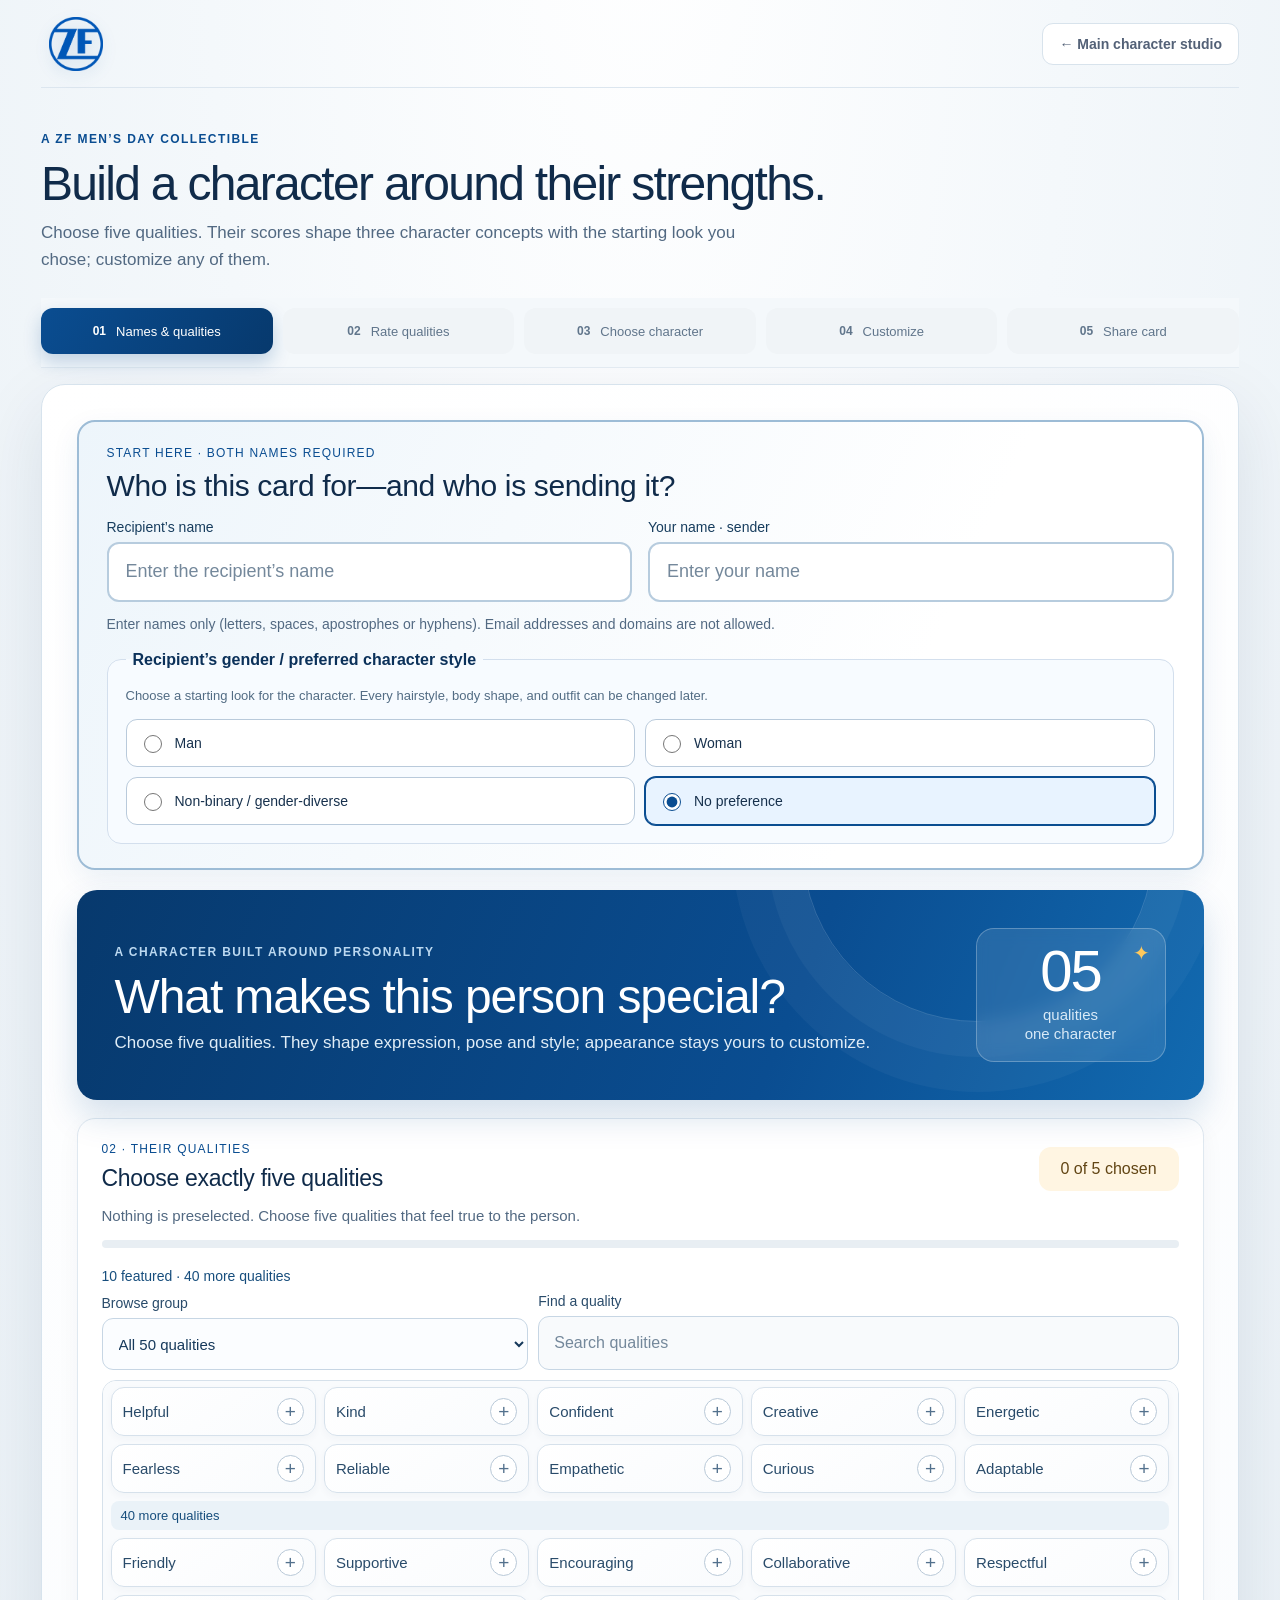
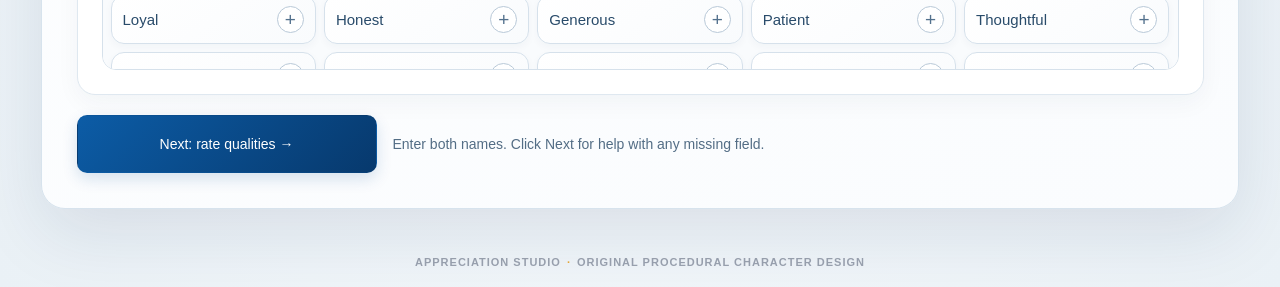
==== block-figure.html @ 66d2a618 "Add files via upload" ====
<!doctype html>
<html lang="en">
<head>
  <meta name="referrer" content="no-referrer">
  <meta http-equiv="Content-Security-Policy" content="default-src 'self'; script-src 'self'; style-src 'self' 'unsafe-inline'; img-src 'self' data: blob:; font-src 'self'; connect-src 'none'; object-src 'none'; base-uri 'self'; form-action 'none'; frame-src 'none'; worker-src 'self' blob:">
  <meta charset="utf-8">
  <meta name="viewport" content="width=device-width, initial-scale=1">
  <meta name="theme-color" content="#f4f1eb">
  <title>Appreciation Character Studio · International Men’s Day</title>
  <link rel="stylesheet" href="./src/brand-fonts.css">
  <link rel="stylesheet" href="./src/block-figure.css">

  <style>
    /* V22 Outlook share wizard: override the previous 130px icon/sidebar grid. */
    #share-dialog.share-modern { width:min(620px,calc(100% - 24px)); max-width:620px; max-height:min(88dvh,760px); padding:30px; }
    #share-dialog.share-modern .share-dialog-heading { margin-bottom:21px; }
    #share-dialog.share-modern .share-primary-panel {
      display:block; width:100%; min-width:0; padding:26px 28px;
      background:linear-gradient(145deg,#f1f8ff 0%,#eaf3fc 100%);
    }
    #share-dialog.share-modern .share-primary-details {display:block; width:100%; max-width:none; min-width:0; }
    #share-dialog.share-modern .share-wizard-progress {display:grid;grid-template-columns:1fr 1fr;gap:16px;margin:0 0 28px;}
    #share-dialog.share-modern .share-wizard-progress-item {min-width:0;}
    #share-dialog.share-modern .share-wizard-progress-track {height:5px;border-radius:99px;background:#b9c5d0;overflow:hidden;}
    #share-dialog.share-modern .share-wizard-progress-item:first-child .share-wizard-progress-track,
    #share-dialog.share-modern #share-wizard-second-progress.is-complete {background:#0a4d91;}
    #share-dialog.share-modern .share-wizard-progress-label {display:block;margin-top:9px;color:#355574;font-size:13px;font-weight:500;line-height:1.3;}
    #share-dialog.share-modern .share-wizard-step {width:100%;min-width:0;}
    #share-dialog.share-modern .share-wizard-step[hidden] {display:none !important;}
    #share-dialog.share-modern .share-wizard-step h3 {margin:0 0 9px;font-size:clamp(24px,4vw,29px);line-height:1.15;}
    #share-dialog.share-modern .share-wizard-step > p {margin:0 0 16px;max-width:100%;font-size:15px;line-height:1.5;}
    #share-dialog.share-modern .share-wizard-main-cta {
      display:flex;justify-content:center;align-items:center;width:100%;min-height:55px;
      margin:18px 0 0;padding:13px 20px;white-space:normal;overflow-wrap:normal;
      border-radius:12px;font-size:17px;line-height:1.3;text-align:center;
    }
    #share-dialog.share-modern .share-wizard-secondary-cta {display:block;margin:10px auto 0;padding:10px 16px;max-width:100%;}
    #share-dialog.share-modern .share-status-note {min-height:0;background:transparent;border:0;padding:0;margin:13px 0 0;color:#355574;font-size:13px;font-weight:400;line-height:1.4;overflow-wrap:anywhere;}
    #share-dialog.share-modern .share-status-note:empty {display:none;}
    #share-dialog.share-modern .share-wizard-hint {margin:16px 0 0;padding:12px 14px;background:#fff;border:1px solid #c6d9ea;border-radius:10px;color:#24486b;font-size:14px;line-height:1.45;}
    #share-dialog.share-modern .share-wizard-hint strong {font-weight:600;}
    @media(max-width:600px) {
      #share-dialog.share-modern {padding:21px 17px;max-height:92dvh;}
      #share-dialog.share-modern .share-primary-panel {padding:21px 18px;}
      #share-dialog.share-modern .share-wizard-progress {gap:12px;margin-bottom:22px;}
      #share-dialog.share-modern .share-wizard-progress-label {font-size:12px;}
      #share-dialog.share-modern .share-wizard-main-cta {font-size:15px;padding:13px 12px;}
    }
  </style>
</head>
<body>
  <main class="studio-shell">
    <header class="studio-header" id="studio-header">
      <a class="brand" href="./index.html" aria-label="ZF Appreciation Studio home"><img class="brand-mark" src="./assets/brand/zf-logo-blue.png" alt="ZF logo"></a>
      <a class="back-link" href="./index.html">← Main character studio</a>
    </header>

    <section class="page-intro" id="page-intro">
      <div>
        <p class="eyebrow">A ZF MEN’S DAY COLLECTIBLE</p>
        <h1>Build a character around their strengths.</h1>
        <p>Choose five qualities. Their scores shape three character concepts with the starting look you chose; customize any of them.</p>
      </div>
      <div class="intro-actions" id="studio-actions" hidden>
        <button class="button secondary" id="choose-another" type="button">Choose another concept</button><button class="button secondary" id="undo" type="button" disabled>Undo</button><button class="button secondary" id="redo" type="button" disabled>Redo</button><button class="button secondary" id="randomize" type="button">Randomize ↻</button><button class="button secondary" id="reset" type="button">Reset edits</button><button class="button primary" id="restore-original" type="button">Restore original</button>
      </div>
    </section>

    <section class="mobile-share-view panel" id="mobile-share-view" aria-labelledby="mobile-share-title" hidden>
      <div class="mobile-share-brand"><img src="./assets/brand/zf-logo-blue.png" alt="ZF"><span><strong id="mobile-share-title">International Men’s Day 2026</strong><small>The Future Is Everyone.</small></span></div>
      <p class="mobile-share-intro" id="mobile-share-intro">A character card made with appreciation.</p>
      <div class="mobile-share-card"><canvas id="mobile-card-preview" width="1080" height="1512" aria-label="Personalized ZF International Men’s Day card"></canvas></div>
      <p class="mobile-share-note" id="mobile-share-note">The card data is carried in this link. It is not uploaded to a third party.</p>
      <div class="mobile-share-actions"><button class="button primary" id="mobile-download-card" type="button" disabled>Download Image</button><button class="button secondary" id="mobile-share-card" type="button" disabled>Share card</button><button class="button secondary" id="mobile-copy-share-link" type="button">Copy card link ↗</button><button class="button secondary" id="create-for-others" type="button">Create a card for someone else</button></div>
    </section>

    <div class="flow-steps" id="creation-progress" aria-label="Character creation steps"><span class="current" aria-current="step">01 <b>Names & qualities</b></span><span>02 <b>Rate qualities</b></span><span>03 <b>Choose character</b></span><span>04 <b>Customize</b></span><span>05 <b>Share card</b></span></div>
    <section class="personality-gate panel" id="personality-gate" aria-labelledby="profile-title">
      <div id="profile-step">
        <section class="recipient-card" aria-labelledby="recipient-heading">
          <span class="form-step">START HERE · BOTH NAMES REQUIRED</span><h2 id="recipient-heading">Who is this card for—and who is sending it?</h2>
          <div class="name-input-grid"><div class="name-field"><label class="field-label" for="recipient-input">Recipient’s name</label><input class="text-input recipient-field" id="recipient-input" maxlength="50" placeholder="Enter the recipient’s name" autocomplete="off" aria-describedby="recipient-name-warning"><small class="name-validation-message" id="recipient-name-warning" aria-live="polite"></small></div>
          <div class="name-field"><label class="field-label" for="sender-input">Your name · sender</label><input class="text-input recipient-field" id="sender-input" maxlength="50" placeholder="Enter your name" autocomplete="name" aria-describedby="sender-name-warning"><small class="name-validation-message" id="sender-name-warning" aria-live="polite"></small></div></div>
          <p class="field-hint">Enter names only (letters, spaces, apostrophes or hyphens). Email addresses and domains are not allowed.</p>
          <fieldset id="recipient-character-selection" class="character-choice-fieldset">
            <legend>Recipient’s gender / preferred character style</legend>
            <p class="character-choice-help">Choose a starting look for the character. Every hairstyle, body shape, and outfit can be changed later.</p>
            <div class="character-choice-options" role="radiogroup" aria-label="Character starting style">
              <label><input type="radio" name="recipient-character-style" value="man"><span>Man</span></label>
              <label><input type="radio" name="recipient-character-style" value="woman"><span>Woman</span></label>
              <label><input type="radio" name="recipient-character-style" value="diverse"><span>Non-binary / gender-diverse</span></label>
              <label><input type="radio" name="recipient-character-style" value="any" checked><span>No preference</span></label>
            </div>
          </fieldset>
        </section>
        <div class="profile-hero">
          <div><p class="eyebrow">A CHARACTER BUILT AROUND PERSONALITY</p><h2 id="profile-title">What makes this person special?</h2>
          <p class="gate-copy">Choose five qualities. They shape expression, pose and style; appearance stays yours to customize.</p></div>
          <div class="quality-emblem" aria-hidden="true"><strong>05</strong><span>qualities<br>one character</span><i>✦</i></div>
        </div>
        <div class="profile-entry-grid">
          <section class="quality-card-panel" aria-labelledby="quality-heading">
            <div class="quality-panel-heading"><div><span class="form-step">02 · THEIR QUALITIES</span><h3 id="quality-heading">Choose exactly five qualities</h3></div><span class="quality-count" id="quality-count" aria-live="polite">0 of 5 chosen</span></div>
            <p class="quality-instruction" id="quality-helper" aria-live="polite">Nothing is preselected. Choose five qualities that feel true to the person.</p>
            <div class="quality-progress" id="quality-progress" role="progressbar" aria-label="Selected qualities" aria-valuemin="0" aria-valuemax="5" aria-valuenow="0"><span id="quality-progress-fill"></span></div>
            <p class="trait-catalogue-label" id="featured-trait-label" aria-live="polite">10 featured · 40 more qualities</p>
            <div class="quality-tools">
              <div><label class="quality-search-label" for="trait-category">Browse group</label><select class="quality-category" id="trait-category" aria-label="Filter qualities by group"><option value="all">All 50 qualities</option><option value="care">Care &amp; connection</option><option value="character">Confidence &amp; character</option><option value="creativity">Creativity &amp; curiosity</option><option value="energy">Energy &amp; initiative</option><option value="joy">Joy &amp; humour</option></select></div>
              <div><label class="quality-search-label" for="trait-search">Find a quality</label><input class="quality-search" id="trait-search" type="search" placeholder="Search qualities" autocomplete="off"></div>
            </div>
            <div class="trait-selector" id="trait-selector" role="group" aria-label="Choose five personality qualities"></div>
            <p class="trait-empty-state" id="trait-empty-state" hidden>No matching qualities. Try a different search.</p>
          </section>
        </div>
        <p class="form-error" id="profile-error" role="status" aria-live="polite"></p>
        <div class="gate-actions"><button class="button primary gate-generate" id="continue-to-scores" type="button" disabled>Next: rate qualities <span aria-hidden="true">→</span></button><span class="gate-note" id="profile-ready-note">Enter both names and choose five qualities. Click Next for guidance.</span></div>
      </div>
      <div id="score-step" hidden>
        <div class="results-heading"><div><p class="eyebrow">STEP 02 · PERSONALIZE THE PROFILE</p><h2>Adjust the scores that matter.</h2><p class="gate-copy">Try all five sliders to shape the character. Every slider starts at 50, and you can return any score to 50.</p></div><span class="score-range-badge" id="score-progress-label">0 of 5 adjusted</span></div>
        <section class="score-panel" aria-labelledby="score-heading">
          <div class="score-heading"><div><span class="form-step">RATE EACH QUALITY</span><h3 id="score-heading">How strongly does each quality show?</h3><p>Drag, tap, or use arrow keys to try each of the five sliders before continuing. Move any slider back to 50 if you prefer.</p></div><span class="score-range-badge">0 <i>—</i> 100</span></div>
          <p class="score-empty" id="score-empty" hidden></p><div class="score-list" id="score-list"></div>
          <section class="hero-unlock-card is-locked" id="hero-unlock-card" aria-live="polite" aria-atomic="true">
            <span class="hero-unlock-icon" id="hero-unlock-icon" aria-hidden="true">🔒</span><div><p class="eyebrow">SUPERPOWER CHARACTERS</p><h3 id="hero-unlock-title">A superpower look is waiting</h3><p id="hero-unlock-message">Rate any two selected qualities 80 or higher to unlock superpower characters.</p><p class="hero-qualifying-count" id="hero-qualifying-count">0 qualifying qualities · 2 needed</p></div>
          </section>
          <p class="hero-preservation-note" id="hero-preservation-note" role="status" hidden></p>
        </section>
        <div class="gate-actions score-actions"><button class="button secondary" id="back-to-qualities" type="button">← Back</button><button class="button primary gate-generate" id="generate-characters" type="button" disabled>Create character options <span aria-hidden="true">→</span></button><span class="gate-note" id="score-ready-note">Try all five sliders to continue. You can move any slider back to 50.</span></div>
      </div>
      <div id="variation-step" hidden>
        <div class="results-heading"><div><p class="eyebrow" id="variation-eyebrow">SAME PROFILE · THREE VISUAL INTERPRETATIONS</p><h2 id="variation-title">Choose a starting character.</h2><p class="gate-copy" id="profile-summary"></p></div><div class="variation-heading-actions"><button class="button secondary" id="show-other-gallery" type="button" hidden>Browse standard characters</button><button class="button secondary" id="edit-profile" type="button">Edit qualities & scores</button></div></div>
        <div class="variation-grid" id="variation-grid"></div>
        <div class="gate-actions"><button class="button secondary" id="regenerate-characters" type="button">Regenerate 3 variations ↻</button><span class="gate-note">The selected qualities and scores stay the same.</span></div>
        <section class="hero-variation-section" id="hero-variation-section" hidden>
          <div class="hero-variation-grid" id="hero-variation-grid"></div>
        </section>
      </div>
    </section>

    <div class="studio-grid" id="studio-grid" hidden>
      <section class="stage-column" aria-label="Character preview">
        <div class="stage-card">
          <div class="stage-toolbar"><div><span class="eyebrow">LIVE FIGURE PREVIEW</span><strong id="figure-name">Brightforge</strong></div><span class="mesh-indicator"><i></i> <span id="part-count">0</span> editable parts</span></div>
          <div class="canvas-frame" id="canvas-frame"><canvas id="figure-canvas" aria-label="Rendered 3D block figure, drag to rotate"></canvas><div class="canvas-caption"><span>↔ Drag to rotate</span><span id="pose-caption">WAVE HELLO</span></div></div>
          <div class="angle-tools" role="group" aria-label="Camera angle"><button type="button" data-angle="0">Front</button><button type="button" data-angle="0.42" class="active">3/4</button><button type="button" data-angle="1.57">Side</button><button type="button" data-angle="3.14">Back</button><button type="button" id="png-button" class="download-mini">Save PNG ↓</button></div>
          <div id="customization-spotlight" class="customization-spotlight" hidden aria-label="Optional character customization">
            <div class="customization-spotlight-copy"><strong>Try a different look</strong><span>Explore clothing, hairstyles, expressions and poses in the panel on the right. Completely optional.</span></div>
            <button type="button" id="explore-customization" class="button secondary">Explore customization →</button>
          </div>
          <div class="art-direction-note"><span>REFERENCE STYLE</span><p>Block-toy proportions, bold brows, expressive mouths and mix-and-match styling follow the latest character references.</p></div>
        </div>
        <div class="engine-row"><div class="engine-icon">▧</div><div><strong>Editable geometry</strong><span>Face, hair, beard, clothing, hands and accessories rebuild as separate parts.</span></div><button type="button" class="text-button" id="mesh-button">Export OBJ + MTL ↗</button></div>
        <button class="button primary full-button" id="continue-message" type="button">Review card & share →</button>
      </section>

      <aside class="panel control-panel" aria-label="Customize your character, right-side editing panel">
        <div id="customization-guide" class="customization-guide" hidden role="status"><strong>Try a few looks.</strong> Open a section below and change a hairstyle, outfit, pose or accessory. Your personality scores stay attached. You can undo or reset changes.</div>
        <div class="panel-heading"><div><span class="eyebrow">YOUR CHARACTER STUDIO</span><h2>Customize your character</h2><p class="studio-inspector-intro">Change any detail. Your preview updates instantly.</p></div><span class="live-tag"><i></i> Live</span></div>
        <details class="control-section" data-exclusive-accordion><summary><span class="section-number">01</span><span>Identity</span><span class="chevron">⌄</span></summary>
          <label class="field-label" for="name">Character name</label><input id="name" class="text-input" data-key="name" maxlength="40" value="Brightforge">
          <label class="field-label" for="tagline">Personality tagline</label><input id="tagline" class="text-input" data-key="tagline" maxlength="130" value="Shows up. Sparks ideas. Brings everyone forward.">
          <label class="field-label">Generated personality profile</label><div id="personality-summary" class="personality-summary">Five scored qualities are retained with this figure.</div><p class="control-note">The character identity and scores remain attached while you edit the appearance.</p>
        </details>

        <details class="control-section" data-exclusive-accordion><summary><span class="section-number">02</span><span>Face, hair & expression</span><span class="chevron">⌄</span></summary>
          <div class="field-pair"><div><label class="field-label" for="headShape">Face shape</label><select id="headShape" data-key="headShape"><option value="classic">Classic</option><option value="square">Square</option><option value="tall">Long oval</option><option value="wide">Wide</option><option value="round">Round</option><option value="oval">Oval</option><option value="heart">Heart</option><option value="diamond">Diamond</option></select></div><div><label class="field-label" for="jawline">Jawline</label><select id="jawline" data-key="jawline"><option value="soft">Soft</option><option value="defined" selected>Defined</option><option value="angular">Angular</option><option value="tapered">Tapered</option><option value="broad">Broad</option></select></div></div>
          <label class="field-label" for="expression">Expression</label><select id="expression" data-key="expression"><option value="smile">Warm smile</option><option value="grin">Big grin</option><option value="calm">Calm</option><option value="focused">Focused</option><option value="surprised">Surprised</option><option value="excited">Excited</option><option value="joyful">Joyful</option><option value="laughing">Laughing</option><option value="astonished">Astonished</option><option value="determined">Determined</option><option value="playful">Playful · one brow raised</option></select>
          <label class="field-label" for="mouthStyle">Mouth & smile shape</label><select id="mouthStyle" data-key="mouthStyle"><option value="auto">Match the expression</option><option value="closed">Closed mouth</option><option value="smile">Curved smile</option><option value="open">Open mouth</option><option value="grin">Toothy grin</option><option value="wide-grin">Wide grin</option><option value="laugh">Open laugh</option><option value="pursed">Pursed lips</option></select>
          <div class="field-pair"><div><label class="field-label" for="eyeShape">Eye shape</label><select id="eyeShape" data-key="eyeShape"><option value="classic">Classic</option><option value="round">Round</option><option value="narrow">Narrow</option><option value="wide">Wide</option></select></div><div><label class="field-label" for="browStyle">Eyebrows</label><select id="browStyle" data-key="browStyle"><option value="natural">Natural</option><option value="bold">Bold</option><option value="raised">Raised</option><option value="angled">Angled</option></select></div></div>
          <label class="field-label" for="noseScale">Nose size <output id="noseScale-label">100%</output></label><input id="noseScale" data-key="noseScale" type="range" min="75" max="125" value="100">
          <label class="field-label" for="smileIntensity">Smile intensity <output id="smileIntensity-label">65%</output></label><input id="smileIntensity" data-key="smileIntensity" type="range" min="0" max="100" value="65"><label class="toggle-row"><input id="teethVisible" data-key="teethVisible" type="checkbox" checked><span>Show teeth in open smiles</span></label>
          <p class="control-note" id="teeth-rule-hint" aria-live="polite">Teeth enabled: only open-smile choices are available.</p><label class="field-label" for="teethStyle">Teeth</label><select id="teethStyle" data-key="teethStyle"><option value="individual">Individual front teeth</option><option value="even">Even tooth band</option><option value="small">Subtle small teeth</option><option value="gap">Natural small gap</option></select>
          <label class="field-label" for="age">Age <output id="age-label">34</output></label><input id="age" data-key="age" type="range" min="18" max="80" value="34"><div class="range-scale"><span>18</span><span>80</span></div>
          <label class="field-label" for="hairstyle">Hair style</label><select id="hairstyle" data-key="hairstyle"><option value="bald">Bald</option><option value="buzz">Buzz cut</option><option value="crop">Short crop</option><option value="quiff" selected>Swept quiff</option><option value="side-part">Side part</option><option value="fringe">Block fringe</option><option value="spiky">Spiky</option><option value="curls">Natural curls</option><option value="afro">Rounded curls</option><option value="locs">Locs</option><option value="long">Long sides</option><option value="fade">High fade</option><option value="mullet">Modern mullet · volume at back</option><option value="flowing">Flowing sides & front</option><option value="bun">Hair bun</option><option value="braid">Long braid</option><option value="ponytail">Ponytail</option><option value="layered">Layered hair</option></select>
          <div class="field-pair color-pair"><div><label class="field-label" for="hairColor">Hair colour</label><input id="hairColor" data-key="hairColor" type="color" value="#252A37"></div><div><label class="field-label" for="eyeColor">Eye colour</label><input id="eyeColor" data-key="eyeColor" type="color" value="#31566B"></div></div>
          <details class="optional-facial-hair" id="optional-facial-hair"><summary>Optional facial hair · beard &amp; moustache</summary>
          <div class="field-pair"><div><label class="field-label" for="beard">Beard style</label><select id="beard" data-key="beard"><option value="none">Clean shaven</option><option value="light-stubble">Light stubble</option><option value="stubble">Heavy stubble</option><option value="short" selected>Short beard</option><option value="full">Full beard</option><option value="goatee">Goatee</option><option value="anchor">Anchor beard</option><option value="soul-patch">Soul patch</option><option value="chinstrap">Chin strap</option><option value="sideburns">Sideburns</option></select></div><div><label class="field-label" for="moustache">Moustache</label><select id="moustache" data-key="moustache"><option value="none">None</option><option value="pencil">Pencil</option><option value="classic">Classic</option><option value="chevron">Chevron</option><option value="handlebar">Handlebar</option><option value="walrus">Walrus</option><option value="horseshoe">Horseshoe</option></select></div></div>
          <p class="control-note">Facial hair is optional for any character. Styles are available regardless of the selected starting look.</p></details>
          <label class="field-label">Skin tone</label><div class="skin-swatches" role="group" aria-label="Skin tone presets">
            <button type="button" class="skin-swatch" data-skin="#F2D2BA" style="--swatch:#F2D2BA" aria-label="Light skin tone"></button><button type="button" class="skin-swatch" data-skin="#E5B997" style="--swatch:#E5B997" aria-label="Warm light skin tone"></button><button type="button" class="skin-swatch" data-skin="#D69B75" style="--swatch:#D69B75" aria-label="Tan skin tone"></button><button type="button" class="skin-swatch active" data-skin="#B97855" style="--swatch:#B97855" aria-label="Medium brown skin tone"></button><button type="button" class="skin-swatch" data-skin="#905B43" style="--swatch:#905B43" aria-label="Deep brown skin tone"></button><button type="button" class="skin-swatch" data-skin="#603B2D" style="--swatch:#603B2D" aria-label="Very deep skin tone"></button>
          </div><label class="field-label" for="skin">Custom skin colour</label><input id="skin" data-key="skin" type="color" value="#B97855">
        </details>

        <details class="control-section" data-exclusive-accordion><summary><span class="section-number">03</span><span>Body & proportions</span><span class="chevron">⌄</span></summary>
          <label class="field-label" for="silhouette">Body silhouette</label><select id="silhouette" data-key="silhouette"><option value="classic">Classic</option><option value="angular">Angular</option><option value="curved">Curved</option><option value="balanced">Balanced</option></select>
          <p class="control-note">These are appearance presets, not gender rules. Adjust each proportion freely.</p>
          <label class="field-label" for="build">Body build</label><select id="build" data-key="build"><option value="lean">Lean</option><option value="average">Average</option><option value="athletic" selected>Athletic</option><option value="broad">Broad</option><option value="stocky">Stocky</option></select>
          <label class="field-label" for="belly">Belly <output id="belly-label">0%</output></label><input id="belly" data-key="belly" type="range" min="0" max="60" value="0">
          <label class="field-label" for="height">Height <output id="height-label">182 cm</output></label><input id="height" data-key="height" type="range" min="160" max="205" value="182"><div class="range-scale"><span>160 cm</span><span>205 cm</span></div>
          <label class="field-label" for="headSize">Head size <output id="headSize-label">100%</output></label><input id="headSize" data-key="headSize" type="range" min="82" max="122" value="100">
          <label class="field-label" for="shoulders">Shoulder width <output id="shoulders-label">100%</output></label><input id="shoulders" data-key="shoulders" type="range" min="82" max="122" value="100">
          <label class="field-label" for="waistWidth">Waist width <output id="waistWidth-label">100%</output></label><input id="waistWidth" data-key="waistWidth" type="range" min="78" max="125" value="100">
          <label class="field-label" for="hipWidth">Hip width <output id="hipWidth-label">100%</output></label><input id="hipWidth" data-key="hipWidth" type="range" min="82" max="125" value="100">
          <label class="field-label" for="chestContour">Chest contour <output id="chestContour-label">100%</output></label><input id="chestContour" data-key="chestContour" type="range" min="85" max="125" value="100">
          <label class="field-label" for="legRatio">Leg proportion <output id="legRatio-label">100%</output></label><input id="legRatio" data-key="legRatio" type="range" min="85" max="115" value="100">
          <label class="field-label" for="armLength">Arm length <output id="armLength-label">100%</output></label><input id="armLength" data-key="armLength" type="range" min="80" max="120" value="100">
          <label class="field-label" for="armMuscle">Arm muscle <output id="armMuscle-label">100%</output></label><input id="armMuscle" data-key="armMuscle" type="range" min="70" max="130" value="100">
          <label class="field-label" for="legMuscle">Leg muscle <output id="legMuscle-label">100%</output></label><input id="legMuscle" data-key="legMuscle" type="range" min="70" max="130" value="100">
          <label class="field-label" for="handSize">Hand size <output id="handSize-label">100%</output></label><input id="handSize" data-key="handSize" type="range" min="80" max="125" value="100">
        </details>

        <details class="control-section" data-exclusive-accordion><summary><span class="section-number">04</span><span>Clothing</span><span class="chevron">⌄</span></summary>
          <label class="field-label" for="outfit">Top style</label><select id="outfit" data-key="outfit"><option value="tee">T-shirt</option><option value="overshirt" selected>Layered overshirt</option><option value="casual-shirt">Casual button-down</option><option value="sweater">Crew-neck sweater</option><option value="cardigan">Open cardigan</option><option value="denim-jacket">Denim jacket</option><option value="zip-jacket">Zip jacket</option><option value="hoodie">Hoodie</option><option value="bomber">Bomber jacket</option><option value="blazer">Smart blazer</option><option value="utility">Utility vest</option><option value="jersey">Team jersey</option><option value="zf-polo-white">ZF polo — white · blue chest logo</option><option value="zf-polo-navy">ZF polo — navy · white chest logo</option><option value="traditional-kurta">Traditional kurta</option><option value="long-tunic">Long tunic</option><option value="dress">Dress</option></select>
          <p class="control-note" id="outfit-preset-note">Choose a top style above. For a complete coordinated look, select a curated combination below; it will update the top and matching accessories.</p>
          <label class="field-label" for="outfit-preset">Curated outfit combination</label><select id="outfit-preset" data-look-preset><option value="">Choose a coordinated look</option><option value="zf-white">ZF white polo · casual sling</option><option value="zf-navy">ZF navy polo · smart commute</option><option value="office-smart">Office smart</option><option value="weekend-denim">Weekend denim</option><option value="creative-layer">Creative layers</option></select>
          <p class="control-note">The official logo is fixed on the left chest: blue on the white polo and white on the navy polo.</p>
          <div class="field-pair color-pair"><div><label class="field-label" for="topColor">Main colour</label><input id="topColor" data-key="topColor" type="color" value="#176A76"><small id="top-color-note" class="control-note">Choose a fabric colour.</small></div><div><label class="field-label" for="accentColor">Accent colour</label><input id="accentColor" data-key="accentColor" type="color" value="#F17B63"></div></div>
          <label class="field-label" for="bottoms">Bottoms</label><select id="bottoms" data-key="bottoms"><option value="jeans">Denim jeans</option><option value="cargo" selected>Cargo trousers</option><option value="chinos">Chinos</option><option value="formal-trousers">Formal trousers</option><option value="joggers">Joggers</option><option value="track-pants">Track pants</option><option value="shorts">Shorts</option><option value="skirt">Skirt</option></select>
          <div class="field-pair color-pair"><div><label class="field-label" for="pantsColor">Trousers</label><input id="pantsColor" data-key="pantsColor" type="color" value="#263D54"></div><div><label class="field-label" for="footwear">Shoes</label><select id="footwear" data-key="footwear"><option value="sneaker">Sneakers</option><option value="high-top" selected>High-tops</option><option value="boot">Boots</option><option value="loafer">Loafers</option><option value="dress-shoe">Dress shoes</option></select></div></div>
          <label class="field-label" for="shoeColor">Shoe colour</label><input id="shoeColor" data-key="shoeColor" type="color" value="#F2EEE5">
        </details>

        <details class="control-section" data-exclusive-accordion><summary><span class="section-number">05</span><span>Pose & hands</span><span class="chevron">⌄</span></summary>
          <label class="field-label" for="pose">Standing pose & gesture</label><select id="pose" data-key="pose"><option value="idle">Easy stance</option><option value="wave" selected>Wave hello</option><option value="both-wave">Both hands wave</option><option value="thumbs-up">Thumbs-up</option><option value="hand-over-heart">Hand over heart</option><option value="hands-on-hips">Hands on hips</option><option value="pointing">Pointing gesture</option><option value="peace">Peace sign</option><option value="flex">Flex</option><option value="victory">Victory</option><option value="welcome">Open welcome</option><option value="wide-stance">Wide stance</option><option value="relaxed-lean">Relaxed one-leg stance</option><option value="dance">Celebrate</option></select>
          <label class="field-label" for="handStyle">Hand shape</label><select id="handStyle" data-key="handStyle"><option value="open" selected>Open fingers</option><option value="fist">Fist</option><option value="thumbs-up">Thumbs up</option><option value="peace">Peace fingers</option><option value="point">Pointing finger</option><option value="mitten">Simple block hand</option></select>
          <p class="control-note">Pose changes the arm and hand geometry. Drag the figure to turn the character around.</p>
        </details>

        <details class="control-section" data-exclusive-accordion><summary><span class="section-number">06</span><span>Accessories</span><span class="chevron">⌄</span></summary>
          <div class="toggle-grid"><label><input id="glasses" data-key="glasses" type="checkbox"><span>Spectacles</span></label><label><input id="cap" data-key="cap" type="checkbox"><span>Baseball cap</span></label><label><input id="watch" data-key="watch" type="checkbox" checked><span>Watch</span></label></div>
          <label class="field-label" for="sunglassesStyle">Sunglasses</label><select id="sunglassesStyle" data-key="sunglassesStyle"><option value="none">None</option><option value="wayfarer">Wayfarer</option><option value="aviator">Aviator</option><option value="round">Round frame</option><option value="sport">Sport wrap</option><option value="oversized">Oversized</option></select>
          <label class="field-label" for="headphonesStyle">Headphones</label><select id="headphonesStyle" data-key="headphonesStyle"><option value="none">None</option><option value="studio">Studio over-ear</option><option value="wireless">Wireless over-ear</option><option value="sport">Sport earbuds</option><option value="neckband">Neckband</option></select>
          <label class="field-label" for="bagStyle">Shoulder bag & carry</label><select id="bagStyle" data-key="bagStyle"><option value="none">None</option><option value="backpack">Backpack with two straps</option><option value="shoulder-bag">Shoulder messenger bag</option><option value="sling-bag">Crossbody sling bag</option></select>
          <label class="field-label" for="headwearStyle">Other headwear</label><select id="headwearStyle" data-key="headwearStyle"><option value="none">None</option><option value="beanie">Beanie</option><option value="brimmed-hat">Brimmed hat</option></select>
          <label class="field-label" for="frameColor">Glasses frame</label><input id="frameColor" data-key="frameColor" type="color" value="#27344A">
          <label class="field-label" for="background">Stage colour</label><input id="background" data-key="background" type="color" value="#F4F1EB">
        </details>
        <details class="control-section hero-gear-controls" id="hero-gear-controls" data-exclusive-accordion hidden><summary><span class="section-number">07</span><span>Superpower styling</span><span class="chevron">⌄</span></summary>
          <p class="control-note">Choose a power-character style, then personalize the face, hair, suit, eye-safe mask, shoulder cape and boots.</p>
          <label class="field-label" for="heroIdentity">Power identity</label><select id="heroIdentity"><option value="">Current identity</option></select>
          <label class="field-label" for="heroLookPreset">Power suit style</label><select id="heroLookPreset" data-key="heroLookPreset"><option value="shield-guardian">Shield guardian</option><option value="armored-tech">Armoured tech suit</option><option value="radiant-hero">Radiant suit</option><option value="thunder-guardian">Thunder suit</option><option value="web-pattern">Web-pattern suit</option><option value="shadow-cowl">Shadow cowl suit</option><option value="formal-coat">Formal coat</option></select>
          <label class="field-label">Secret superpower · choose a line</label><div id="hero-power-options" class="hero-power-options" role="group" aria-label="Choose one of three secret superpowers"></div>
          <label class="field-label" for="heroPower">Edit secret superpower</label><textarea id="heroPower" class="text-input" data-key="heroPower" maxlength="250" rows="3"></textarea>
          <label class="field-label" for="heroSuitStyle">Suit design</label><select id="heroSuitStyle" data-key="heroSuitStyle"><option value="classic">Classic panelled suit</option><option value="armored">Armoured chest and shoulders</option><option value="tech">Futuristic tech suit</option><option value="formal-coat">Formal coat hero</option></select>
          <label class="field-label" for="heroCapeStyle">Cape style</label><select id="heroCapeStyle" data-key="heroCapeStyle"><option value="none">No cape</option><option value="short">Short cape</option><option value="long">Long cape</option><option value="split">Split cape</option><option value="flight">Flying shoulder cape</option></select>
          <label class="field-label" for="heroCapeColor">Cape colour</label><input id="heroCapeColor" data-key="heroCapeColor" type="color" value="#D94C48">
          <label class="field-label" for="heroEmblem">Suit emblem</label><select id="heroEmblem" data-key="heroEmblem"><option value="star">Star</option><option value="shield">Shield</option><option value="bolt">Lightning bolt</option><option value="gear">Gear</option><option value="heart">Heart</option><option value="sun">Sunburst</option><option value="none">No emblem</option></select>
          <label class="field-label" for="heroEyeMaskStyle">Eye-safe power mask or helmet</label><select id="heroEyeMaskStyle" data-key="heroEyeMaskStyle"><option value="none">None</option><option value="eye-frame">Open eye frame</option><option value="shield-frame">Shield guardian frame</option><option value="armored-eyeport">Armoured helmet with eye ports</option><option value="tech-visor">Tech visor with open eyes</option><option value="radiant-band">Radiant power band</option><option value="thunder-crest">Thunder crest helmet</option><option value="web-frame">Web-pattern eye frame</option><option value="shadow-cowl">Shadow cowl frame</option></select>
          <label class="field-label" for="heroMaskColor">Mask colour</label><input id="heroMaskColor" data-key="heroMaskColor" type="color" value="#F2B34C">
          <p class="control-note">Original hero-inspired designs keep the eye area open. Choose a separate colour for the mask.</p>
          <label class="field-label" for="heroGloveStyle">Gloves</label><select id="heroGloveStyle" data-key="heroGloveStyle"><option value="none">No gloves</option><option value="cuff">Hero cuffs</option><option value="gauntlet">Armoured gauntlets</option></select>
          <label class="field-label" for="heroBootStyle">Power boots</label><select id="heroBootStyle" data-key="heroBootStyle"><option value="armored">Armoured toe boots</option><option value="tall">Tall guard boots</option><option value="speed">Speed boots</option><option value="none">No boot armour · formal shoes</option></select>
        </details>
        <details class="control-section" data-exclusive-accordion><summary><span class="section-number">08</span><span>Playing card design</span><span class="chevron">⌄</span></summary>
          <label class="field-label" for="cardScene">Vehicle in card background</label><select id="cardScene" data-key="cardScene"><option value="truck" selected>ZF truck · side view</option><option value="bus">ZF bus · side view</option></select>
          <p class="control-note">Choose one horizontal ZF bus or truck. The character stands on a separate forecourt area, clear of the vehicle. The wind turbine stays fixed while its blades rotate in the preview and GIF.</p>
          <label class="field-label" for="cardBackground">Card background</label><select id="cardBackground" data-key="cardBackground"><option value="renewable-hills" selected>Renewable hills</option><option value="city-skyline">City skyline</option><option value="coastal-highway">Coastal highway</option><option value="green-countryside">Green countryside</option><option value="logistics-hub">Logistics hub</option></select>
          <p class="control-note">The selected scene appears in both the PNG and GIF. The wind turbine remains in every scene and keeps rotating in the GIF.</p>
          <label class="field-label" for="animationDirection">Road movement direction</label><select id="animationDirection"><option value="left-to-right" selected>Road moves left</option><option value="right-to-left">Road moves right</option></select>
          <p class="control-note">Create a smooth loop with the original bus or truck artwork fixed in place while the asphalt texture and road markings move beneath it. The turbine blades keep turning.</p>
        </details>
      </aside>
    </div>

    <section class="delivery-page panel" id="share-panel" aria-label="Review and share the finished card" hidden>
      <div class="delivery-heading"><div><p class="eyebrow">STEP 05 · YOUR CARD IS READY</p><h2>Preview, download or share.</h2><p>Both names and the message are already on the card. Choose an output below.</p></div><button class="button secondary" id="back-to-customize" type="button">← Edit character</button></div>
      <div class="delivery-message-row"><div class="delivery-names"><span>FOR</span><strong id="share-recipient-display"></strong><span>FROM</span><strong id="share-sender-display"></strong></div><div class="delivery-message"><label class="field-label" for="greeting">Message on the card</label><textarea id="greeting" class="text-input greeting-input" data-key="greeting" maxlength="320">Your kindness, creativity and support make a positive difference. Thank you for helping everyone feel valued.</textarea><div class="emoji-toolbar" role="group" aria-label="Add an emoji to your message"><span>Add an emoji</span><button type="button" data-emoji="💙" aria-label="Add blue heart">💙</button><button type="button" data-emoji="😊" aria-label="Add smiling face">😊</button><button type="button" data-emoji="🎉" aria-label="Add celebration">🎉</button><button type="button" data-emoji="🙌" aria-label="Add raised hands">🙌</button><button type="button" data-emoji="✨" aria-label="Add sparkles">✨</button><button type="button" data-emoji="⭐" aria-label="Add star">⭐</button><button type="button" data-emoji="💪" aria-label="Add flexed arm">💪</button></div></div></div>
      <div class="delivery-share-actions" aria-label="Share this card"><button class="button primary export-action" id="share-card-button" type="button" disabled>Share card</button><button class="button share-link-action export-action" id="copy-share-link-button" type="button" disabled>Copy card link</button></div>
      <p class="share-email-note" id="share-action-note">Choose Share card to copy your appreciation message, then open Outlook and paste it. PNG and GIF downloads are available separately.</p>
      <div class="delivery-formats">
        <article class="delivery-format-card"><div class="format-heading"><span class="format-icon">PNG</span><div><h3>Share card image</h3><p>High-resolution 5:7 card with its unique QR.</p></div></div><div class="delivery-preview"><canvas id="share-card-preview" width="1080" height="1512" aria-label="Finished greeting card preview"></canvas></div><button class="button primary export-action" id="card-button" type="button" disabled>Download PNG</button></article>
        <article class="delivery-format-card"><div class="format-heading"><span class="format-icon gif-icon">GIF</span><div><h3>Moving card</h3><p>The vehicle stays whole; the road moves and turbine turns.</p></div></div><div class="delivery-preview gif-preview"><canvas id="gif-card-poster" width="1080" height="1512" aria-label="Animated card poster"></canvas><img id="gif-preview-image" alt="Animated greeting card preview" hidden></div><button class="button gif-export-action export-action" id="gif-button" type="button" disabled><span aria-hidden="true">↻</span> Create GIF</button><p class="share-email-note" id="gif-export-note" aria-live="polite">The GIF preview will appear here after it is created.</p></article>
      </div>
      <p class="share-qr-note" id="share-qr-note">A unique QR is prepared for this card.</p>
      <details class="share-host-config"><summary>QR and link settings</summary><label class="field-label" for="share-base-url">Verified website address (read-only)</label><input id="share-base-url" class="text-input" type="url" placeholder="https://your-account.github.io/your-new-repository/block-figure.html" autocomplete="url"><p>On GitHub Pages this is set automatically to the current repository URL. No manual setup required.</p></details>
      <p class="share-email-note" id="share-link-note">The card link is prepared from your hosted address.</p>
      <details class="delivery-advanced"><summary>More options</summary><button class="button secondary" type="button" id="copy-button">Copy greeting</button><div class="export-list"><button type="button" id="save-state">Save settings JSON</button><button type="button" id="load-state">Load settings JSON</button><input type="file" id="state-file" accept="application/json,.json" hidden></div></details>
      <p class="privacy-note">Privacy: This shareable QR/link includes names, message and personality scores. Anyone who receives or forwards it can view the card. Do not add confidential or sensitive employee information.</p>
    </section>
    <footer class="studio-footer" id="studio-footer">APPRECIATION STUDIO <span>·</span> ORIGINAL PROCEDURAL CHARACTER DESIGN</footer>
  </main>
  <dialog id="share-dialog" class="share-modern" aria-labelledby="share-dialog-title" aria-describedby="share-dialog-subtitle">
    <div class="share-dialog-heading">
      <div class="share-heading-copy">
        <h2 id="share-dialog-title">Share your card</h2>
        <p id="share-dialog-subtitle">Copy your greeting, then send it using Outlook.</p>
      </div>
      <button type="button" id="share-dialog-close" aria-label="Close share options">&times;</button>
    </div>

    <section class="share-primary-panel" aria-label="Outlook sharing steps">
      <div class="share-primary-details" style="width:100%;min-width:0">
        <div class="share-wizard-progress" aria-label="Sharing progress">
          <div class="share-wizard-progress-item"><div class="share-wizard-progress-track"></div><span class="share-wizard-progress-label">1. Copy greeting</span></div>
          <div class="share-wizard-progress-item"><div id="share-wizard-second-progress" class="share-wizard-progress-track"></div><span class="share-wizard-progress-label">2. Open &amp; paste</span></div>
        </div>
        <div id="share-wizard-copy-step" class="share-wizard-step">
          <h3>Your greeting is ready!</h3>
          <p>Copy your personalized message and card links.</p>
          <button type="button" id="share-copy-email" class="button primary share-wizard-main-cta">Copy my greeting</button>
          <p id="share-copy-feedback" class="share-status-note" role="status" aria-live="polite"></p>
        </div>
        <div id="share-wizard-outlook-step" class="share-wizard-step" hidden>
          <h3>Greeting copied!</h3>
          <p>Your complete message and card links are ready to paste.</p>
          <button type="button" id="share-outlook-web" class="button primary share-wizard-main-cta">Open Outlook → Paste in Email Body</button>
          <p id="share-wizard-paste-hint" class="share-wizard-hint"><strong>In Outlook:</strong> Click the email body and press Ctrl+V (or right-click → Paste). Add the recipient and send.</p>
          <p id="share-wizard-outlook-status" class="share-status-note" role="status" aria-live="polite"></p>
          <button type="button" id="share-wizard-copy-again" class="button secondary share-wizard-secondary-cta">Copy again</button>
        </div>
      </div>
    </section>
    <div hidden aria-hidden="true">
      <p id="share-preparation-note"></p>
      <p id="share-email-copy-status"></p>
      <button type="button" id="share-download-png" disabled></button>
      <button type="button" id="share-download-gif" disabled></button>
      <button type="button" id="share-native-button" disabled></button>
      <button type="button" id="share-dialog-copy"></button>
      <div id="email-message-preview"></div>
    </div>
  </dialog>
  <dialog id="ux-guide-dialog" class="ux-guide-dialog" aria-labelledby="ux-guide-title" aria-describedby="ux-guide-message">
    <div class="ux-guide-content"><h2 id="ux-guide-title"></h2><p id="ux-guide-message"></p>
      <div class="ux-guide-actions"><button id="ux-guide-secondary" type="button" class="button secondary" hidden></button><button id="ux-guide-primary" type="button" class="button primary"></button></div>
    </div>
  </dialog>
  <div id="toast" role="status" aria-live="polite"></div>
  <script type="module" src="./src/block-figure.js"></script>
</body>
</html>
---- src/brand-fonts.css ----
@font-face{
  font-family:'ZF Prometo';
  src:url('../assets/brand/fonts/ZFPrometo_W_Lt.woff2') format('woff2');
  font-style:normal;
  font-weight:300;
  font-display:swap;
}
@font-face{
  font-family:'ZF Prometo';
  src:url('../assets/brand/fonts/ZFPrometo_W_Md.woff2') format('woff2');
  font-style:normal;
  font-weight:500;
  font-display:swap;
}
---- src/block-figure.css ----
:root{font-family:'DM Sans',system-ui,-apple-system,BlinkMacSystemFont,'Segoe UI',sans-serif;color:#1e2939;background:#f5f6f8;font-synthesis:none;text-rendering:optimizeLegibility;--ink:#1d2b43;--muted:#687487;--line:#e5e8ed;--blue:#2169d4;--blue-dark:#164ca7;--coral:#f17b63;--panel:#fff;--shadow:0 12px 36px rgba(29,43,67,.055)}
*{box-sizing:border-box}body{margin:0;min-width:320px;background:radial-gradient(ellipse at 48% 12%,#fff 0,#f5f6f8 55%);color:var(--ink)}button,input,select,textarea{font:inherit}button{cursor:pointer}a{color:inherit;text-decoration:none}.studio-shell{max-width:1660px;margin:0 auto;padding:0 30px}.studio-header{height:76px;display:flex;align-items:center;gap:16px;border-bottom:1px solid #e7e9ed}.brand{display:flex;align-items:center;gap:10px;width:auto;min-width:0}.brand-mark{width:40px;height:40px;display:grid;place-items:center;border-radius:14px;color:white;font-family:Manrope,sans-serif;font-weight:800;font-size:18px;background:linear-gradient(145deg,#3e8af4,#1751ad);box-shadow:0 6px 15px #2169d433}.brand strong{font-family:Manrope,sans-serif;font-size:18px;letter-spacing:-.65px;display:block;line-height:19px}.brand-dot{color:var(--coral)}.brand small{font-size:9px;letter-spacing:2px;color:#768094;font-weight:700}.eyebrow{color:#728097;font-weight:700;font-size:9px;letter-spacing:1.55px}.back-link{margin-left:auto;color:#536177;font-size:12px;font-weight:600}.back-link:hover{color:var(--blue)}.page-intro{display:flex;justify-content:space-between;align-items:flex-end;gap:20px;padding:28px 0 22px}.page-intro .eyebrow{color:var(--blue)}h1,h2{font-family:Manrope,'DM Sans',sans-serif;letter-spacing:-.7px}h1{font-size:clamp(24px,3.2vw,34px);line-height:1.18;margin:7px 0 6px;font-weight:800}.page-intro p:not(.eyebrow){margin:0;color:#687487;font-size:13px;max-width:740px;line-height:1.55}.intro-actions{display:flex;gap:8px;flex-shrink:0}.button{border:1px solid transparent;border-radius:10px;padding:10px 14px;font-weight:700;font-size:11px;transition:transform .15s,background .15s}.button:hover{transform:translateY(-1px)}.button.primary{background:var(--blue);color:#fff;box-shadow:0 5px 12px #2169d422}.button.primary:hover{background:var(--blue-dark)}.button.secondary{border-color:#dce2eb;background:#fff;color:#394861}.full-button{width:100%;margin-top:9px;padding:12px}
.studio-grid{display:grid;grid-template-columns:minmax(280px,330px) minmax(380px,1fr) minmax(250px,300px);align-items:start;gap:16px}.panel,.stage-card{border:1px solid #e8eaee;background:var(--panel);border-radius:15px;box-shadow:var(--shadow)}.control-panel{max-height:calc(100vh - 138px);overflow:auto;scrollbar-width:thin;scrollbar-color:#d6dce4 transparent}.panel-heading{display:flex;align-items:center;justify-content:space-between;padding:17px 17px 13px}.panel-heading h2{font-size:18px;margin:4px 0 0;font-weight:800}.live-tag{font-size:9px;border:1px solid #e7eaee;border-radius:20px;color:#67758a;padding:5px 8px;font-weight:700}.live-tag i,.mesh-indicator i{display:inline-block;width:6px;height:6px;background:#32ae77;border-radius:50%;margin-right:4px;vertical-align:1px;box-shadow:0 0 0 3px #32ae7716}.control-section{padding:0 17px 14px;border-bottom:1px solid #eef0f3}.control-section:last-child{border-bottom:0}.control-section summary{display:flex;align-items:center;gap:9px;list-style:none;padding:14px 0 12px;cursor:pointer;color:#27364e;font-family:Manrope,sans-serif;font-size:12px;font-weight:800}.control-section summary::-webkit-details-marker{display:none}.section-number{width:21px;height:21px;border-radius:7px;background:#edf4ff;color:var(--blue);font:700 9px 'DM Sans',sans-serif;display:grid;place-items:center}.chevron{margin-left:auto;font-size:16px;color:#8b95a4;transition:transform .15s}.control-section:not([open]) .chevron{transform:rotate(-90deg)}.field-label{display:flex;align-items:baseline;justify-content:space-between;color:#58667b;font-size:10px;font-weight:700;margin:9px 0 6px}.field-label output{color:var(--blue);font-size:10px;font-weight:800}.text-input,select{width:100%;border:1px solid #dce2e9;background:#fff;border-radius:8px;color:#2c3a50;font-size:11px;padding:9px 10px;outline:none;transition:border-color .15s,box-shadow .15s}.text-input:focus,select:focus{border-color:#6fa5f0;box-shadow:0 0 0 3px #2169d414}.text-input::placeholder{color:#a2a9b3}.field-pair{display:grid;grid-template-columns:1fr 1fr;gap:9px}.field-pair>div{min-width:0}.color-pair input[type=color]{width:100%;height:33px;padding:3px;border:1px solid #dce2e9;border-radius:8px;background:white;cursor:pointer}.control-section input[type=range]{width:100%;accent-color:var(--blue);height:16px;margin:0}.range-scale{display:flex;justify-content:space-between;color:#a0a8b4;font-size:9px;margin-top:-3px}.skin-swatches{display:flex;gap:8px;align-items:center;margin:5px 0 10px}.skin-swatch{height:25px;width:25px;border-radius:50%;border:2px solid white;outline:1px solid #dce1e7;background:var(--swatch);padding:0;transition:transform .12s,outline-color .12s}.skin-swatch:hover{transform:scale(1.08)}.skin-swatch.active{outline:2px solid var(--blue)}.control-note{font-size:9px;color:#8993a2;line-height:1.5;margin:10px 0 0}.toggle-grid{display:grid;grid-template-columns:1fr 1fr;gap:7px;margin:7px 0 12px}.toggle-grid label{display:flex;align-items:center;gap:6px;font-size:10px;color:#5c6b80;background:#f7f8fa;border:1px solid #edf0f3;padding:7px;border-radius:7px;cursor:pointer}.toggle-grid input{accent-color:var(--blue);margin:0}
.stage-column{min-width:0}.stage-card{overflow:hidden}.stage-toolbar{height:61px;padding:0 18px;display:flex;align-items:center;justify-content:space-between;gap:12px}.stage-toolbar>div{display:flex;flex-direction:column;gap:3px}.stage-toolbar strong{font:800 13px Manrope,sans-serif}.mesh-indicator{color:#758195;font-size:9px;font-weight:700}.canvas-frame{height:min(64vh,635px);min-height:430px;max-height:635px;position:relative;overflow:hidden;background:var(--stage-color,#f4f1eb);border-top:1px solid #eceef1;border-bottom:1px solid #eceef1;transition:background .2s}.canvas-frame:before{content:"";position:absolute;inset:0;pointer-events:none;background:radial-gradient(ellipse at 50% 44%,#fff8 0,transparent 54%);z-index:1}.canvas-frame canvas{width:100%;height:100%;display:block;touch-action:none;cursor:grab;position:relative;z-index:0}.canvas-frame canvas:active{cursor:grabbing}.canvas-caption{position:absolute;z-index:2;bottom:12px;left:13px;right:13px;display:flex;justify-content:space-between;pointer-events:none}.canvas-caption span{background:#ffffffbc;border:1px solid #ffffffd6;color:#56647a;border-radius:20px;padding:6px 9px;font-size:9px;font-weight:700;backdrop-filter:blur(8px)}.canvas-caption span:last-child{letter-spacing:1px;font-size:8px;color:#415675}.angle-tools{height:49px;display:flex;align-items:center;gap:5px;padding:0 13px}.angle-tools button{border:0;background:transparent;color:#758196;border-radius:7px;padding:7px 9px;font-size:9px;font-weight:700}.angle-tools button:hover,.angle-tools button.active{background:#edf4ff;color:var(--blue)}.angle-tools .download-mini{margin-left:auto;background:#f3f6fa;color:#41506a}.art-direction-note{margin:0 14px 14px;padding:10px 11px;border-radius:9px;background:#f7f8fa;display:flex;gap:9px;align-items:flex-start}.art-direction-note>span{white-space:nowrap;font-size:8px;font-weight:800;letter-spacing:.8px;color:#936b37;padding-top:2px}.art-direction-note p{margin:0;color:#798394;font-size:9px;line-height:1.5}.engine-row{display:flex;gap:10px;align-items:center;padding:12px 4px}.engine-icon{width:31px;height:31px;display:grid;place-items:center;border-radius:10px;color:var(--blue);background:#eaf2ff;font-size:17px}.engine-row>div:nth-child(2){display:flex;flex-direction:column;gap:2px}.engine-row strong{font-size:10px;color:#34445e}.engine-row span{font-size:9px;color:#7b8799}.text-button{margin-left:auto;border:0;background:none;color:var(--blue);font-size:10px;font-weight:800;white-space:nowrap}.text-button:hover{text-decoration:underline}
.share-panel{padding-bottom:14px}.share-panel>.field-label,.share-panel>.greeting-input{margin-left:15px;margin-right:15px;width:calc(100% - 30px)}.share-panel>.field-label{margin-top:7px}.greeting-input{min-height:112px;resize:vertical;line-height:1.5}.greeting-preview{margin:15px;padding:15px;border-radius:11px;min-height:218px;color:#fff;background:radial-gradient(circle at 90% 12%,#42638e 0,transparent 39%),linear-gradient(145deg,#1e2c45,#253c5b);box-shadow:0 8px 20px #1e2c4524;position:relative;overflow:hidden}.greeting-preview:after{content:"✦";position:absolute;right:14px;top:11px;color:#f3c972;font-size:18px;opacity:.9}.greeting-preview .eyebrow{color:#adc6eb;font-size:8px}.greeting-name{font:800 22px Manrope,sans-serif;letter-spacing:-.6px;margin:19px 0 2px}.greeting-preview>p{font-size:9px;line-height:1.55;margin:0;color:#dae3ef}.greeting-preview #card-tagline{color:#b4c6dc;font-style:italic;max-width:190px}.greeting-rule{height:1px;background:#ffffff3b;margin:12px 0}.greeting-preview small{position:absolute;bottom:14px;left:15px;color:#a9bed8;font-size:7px;letter-spacing:1.3px;font-weight:700}.export-list{display:flex;gap:4px;margin:9px 15px 0}.export-list button{border:0;background:transparent;color:#68758a;font-size:9px;font-weight:700;padding:5px 0;margin-right:10px}.export-list button:hover{color:var(--blue)}.privacy-note{margin:10px 15px;color:#929baa;font-size:8px;line-height:1.45}.quality-note{display:flex;flex-direction:column;gap:4px;margin:12px 15px 0;padding:10px;border-radius:8px;background:#fff8ec;border:1px solid #f7e7c9}.quality-note strong{font-size:9px;color:#85602a}.quality-note span{font-size:8px;line-height:1.5;color:#887e69}.studio-footer{height:50px;display:flex;align-items:center;justify-content:center;gap:6px;color:#9aa2af;font-size:8px;font-weight:700;letter-spacing:1.5px}.studio-footer span{color:var(--coral)}#toast{position:fixed;z-index:10;bottom:20px;left:50%;transform:translate(-50%,15px);opacity:0;pointer-events:none;background:#1f2d44;color:#fff;border-radius:9px;padding:10px 15px;font-size:11px;box-shadow:0 8px 24px #101b2b38;transition:opacity .18s,transform .18s}#toast.show{opacity:1;transform:translate(-50%,0)}
@media(max-width:1200px){.studio-grid{grid-template-columns:minmax(270px,310px) minmax(350px,1fr)}.share-panel{grid-column:1/-1;display:grid;grid-template-columns:1fr 1.2fr 1fr;align-items:start;gap:0}.share-panel .panel-heading{grid-column:1/-1}.share-panel>.field-label,.share-panel>.greeting-input{grid-column:1;grid-row:auto}.share-panel>.field-label{margin-top:7px}.greeting-preview{grid-column:2;grid-row:2/5;margin:10px 12px}.share-panel>.button{grid-column:3}.export-list,.privacy-note,.quality-note{grid-column:3}.control-panel{max-height:none}}
@media(max-width:760px){.studio-shell{padding:0 14px}.studio-header{height:64px;gap:12px}.brand{min-width:auto}.brand-mark{height:35px;width:35px}.back-link{font-size:10px}.page-intro{align-items:flex-start;flex-direction:column;padding:23px 0 16px;gap:13px}.page-intro p:not(.eyebrow){font-size:12px}.studio-grid{grid-template-columns:1fr;gap:12px}.stage-column{grid-row:1}.canvas-frame{height:66vh;min-height:380px;max-height:560px}.control-panel{grid-row:2;max-height:none}.share-panel{grid-row:3;display:block}.share-panel .panel-heading{grid-column:auto}.share-panel>.field-label,.share-panel>.greeting-input{width:calc(100% - 30px)}.greeting-preview{margin:15px;min-height:190px}.share-panel>.button,.export-list,.privacy-note,.quality-note{grid-column:auto}.intro-actions{width:100%}.intro-actions .button{flex:1}.engine-row span{max-width:240px}.studio-footer{font-size:7px;letter-spacing:1px}}
@media(max-width:420px){.back-link{margin-left:auto}.angle-tools{padding:0 7px;gap:1px}.angle-tools button{padding:7px 6px;font-size:8px}.canvas-frame{min-height:350px}.engine-row span{max-width:190px}}
.greeting-preview canvas{display:block;width:100%;height:100px;margin:4px auto 0;position:relative;z-index:1}
.greeting-preview #card-qualities{font-size:7px;color:#f3ce80;letter-spacing:.18px;margin-top:3px}
[hidden]{display:none!important}
.studio-grid:not(.message-active){grid-template-columns:minmax(280px,330px) minmax(380px,1fr)}
.studio-actions{display:flex;flex-wrap:wrap;justify-content:flex-end}
.intro-actions[hidden]{display:none}
.intro-actions .button{padding:9px 11px;font-size:10px}
.personality-gate{padding:24px;margin:0 0 18px}
.flow-steps{display:grid;grid-template-columns:repeat(4,minmax(0,1fr));gap:8px;padding:0 0 17px;border-bottom:1px solid #e9edf2;margin-bottom:19px;color:#8b95a4;font-size:9px;font-weight:800;letter-spacing:.2px}
.flow-steps span{padding:9px 10px;border-radius:8px;background:#f7f8fa;text-align:center}
.flow-steps .current{background:#eaf2ff;color:#1b5eb7}
.personality-gate h2{font-family:Manrope,'DM Sans',sans-serif;font-size:24px;letter-spacing:-.5px;margin:5px 0 7px}
.gate-copy{max-width:780px;margin:0;color:#718096;font-size:12px;line-height:1.6}
.recipient-field{max-width:480px}
.trait-selector-heading,.score-heading{display:flex;align-items:center;justify-content:space-between;gap:14px;margin:19px 0 9px}
.trait-selector-heading .field-label{margin:0}
.trait-selector-heading>span,.score-heading>span:last-child{font-size:9px;font-weight:800;color:#64748b}
.trait-selector{display:grid;grid-template-columns:repeat(auto-fill,minmax(110px,1fr));gap:7px;max-height:236px;overflow:auto;padding:1px 2px 4px}
.trait-chip{border:1px solid #e1e6ed;border-radius:8px;background:#fff;color:#536176;padding:8px 9px;font-size:10px;font-weight:700;text-align:left;transition:all .12s}
.trait-chip:hover{border-color:#87afea;color:#245fae}
.trait-chip[aria-pressed="true"]{border-color:#2a6ed0;background:#edf4ff;color:#1f5eb5;box-shadow:inset 0 0 0 1px #2a6ed0}
.trait-chip:disabled{opacity:.45;cursor:not-allowed}
.score-heading{margin-top:17px;margin-bottom:6px}
.score-list{display:grid;grid-template-columns:repeat(2,minmax(0,1fr));gap:8px}
.score-row{display:grid;grid-template-columns:minmax(90px,1fr) 2fr 32px;align-items:center;gap:7px;padding:8px 10px;background:#f7f8fa;border:1px solid #edf0f3;border-radius:8px}
.score-row label{font-size:10px;font-weight:800;color:#40516b;overflow:hidden;text-overflow:ellipsis;white-space:nowrap}
.score-row input{width:100%;accent-color:var(--blue)}
.score-row output{text-align:right;font-size:10px;font-weight:800;color:#205fb6}
.gate-actions{display:flex;align-items:center;gap:12px;margin-top:17px}
.gate-generate{min-width:280px}
.form-error{min-height:16px;color:#ae4638;font-size:10px;margin:8px 0 0}
.results-heading{display:flex;justify-content:space-between;align-items:flex-start;gap:15px}
.results-heading h2{margin:5px 0 7px}
.variation-grid{display:grid;grid-template-columns:repeat(3,minmax(0,1fr));gap:13px;margin-top:17px}
.variation-card{min-width:0;border:1px solid #e2e7ed;border-radius:12px;background:#fff;overflow:hidden;box-shadow:0 6px 18px rgba(29,43,67,.04)}
.variation-card canvas{display:block;width:100%;height:220px;background:#f3f0ea}
.variation-copy{padding:13px}
.variation-copy .eyebrow{font-size:8px}
.variation-copy h3{font:800 16px Manrope,'DM Sans',sans-serif;letter-spacing:-.3px;margin:6px 0}
.variation-direction{font-size:9px;font-weight:800;text-transform:capitalize;color:#215ca8}
.variation-copy p{font-size:9px;line-height:1.55;color:#69778b;min-height:57px;margin:7px 0 10px}
.variation-scoreline{font-size:8px;line-height:1.5;color:#778397;padding:7px 0;border-top:1px solid #edf0f3}
.variation-select{width:100%;margin-top:9px}
.gate-note{font-size:9px;color:#7c8798}
.personality-summary{padding:9px 10px;border:1px solid #e9edf2;border-radius:8px;background:#f7f8fa;color:#4f6078;font-size:9px;line-height:1.6}
.toggle-row{display:flex;align-items:center;gap:7px;margin:8px 0;color:#5c6b80;font-size:10px;font-weight:700}
.toggle-row input{accent-color:var(--blue)}
.studio-grid.message-active{grid-template-columns:minmax(280px,330px) minmax(380px,1fr) minmax(250px,300px)}
.recipient-field{margin:7px 15px 4px;width:calc(100% - 30px)}
.greeting-preview{padding:0;margin:12px 15px 16px;min-height:0;color:var(--ink);background:transparent;box-shadow:none;overflow:visible}
.greeting-preview:after{content:none}
.greeting-preview>.eyebrow{display:block;margin:0 0 8px;color:#385d91}
.greeting-preview #share-card-preview{display:block;width:100%;height:auto;aspect-ratio:5/7;margin:0;border-radius:9px;background:#f2ece3;box-shadow:0 16px 32px rgba(20,43,78,.18)}
.card-options{margin:12px 15px;padding:9px 11px;border:1px solid #e4e8ef;border-radius:9px;background:#fafbfc}
.card-options summary{cursor:pointer;color:#34465f;font-size:10px;font-weight:800;list-style:none}
.card-options summary::-webkit-details-marker{display:none}
.card-options .field-label{margin-top:11px}
.card-options select{font-size:10px}
@media(max-width:1200px){.greeting-preview{grid-column:2;grid-row:2/6}.card-options{grid-column:1}}
@media(max-width:760px){.greeting-preview{grid-column:auto;grid-row:auto;margin:12px 15px}.card-options{grid-column:auto}}
:root{--blue:#0a4d91;--blue-dark:#07396d;--coral:#e8ab39;--ink:#102b4a;--muted:#5b7089}
body{background:radial-gradient(ellipse at 50% -10%,#fff 0,#f2f6fa 58%,#eef3f8 100%)}
.brand-mark{display:block;flex:0 0 auto;border:0;border-radius:0;background:transparent;object-fit:contain;box-shadow:none;filter:drop-shadow(0 5px 7px #0a4d9122)}
.brand{min-width:0;width:68px;gap:0;justify-content:flex-start}
.brand-mark{width:58px;height:46px}
.control-section>summary{display:flex;align-items:center;gap:10px;min-height:44px;cursor:pointer;list-style:none}
.control-section>summary::-webkit-details-marker{display:none}
.control-section>summary:focus-visible{outline:3px solid #74aee4;outline-offset:3px;border-radius:5px}
.control-section[open]>summary .chevron{transform:rotate(180deg)}
.control-section .chevron{margin-left:auto;transition:transform .15s ease}
.button.primary{background:linear-gradient(135deg,#0c5ca6,#07396d);box-shadow:0 6px 15px #0a4d9128}
.button.primary:hover{background:linear-gradient(135deg,#0b4f91,#052d59)}
.flow-steps .current{background:#e8f1fa;color:#0a4d91}
.section-number{background:#e8f1fa;color:#0a4d91}
.trait-chip[aria-pressed="true"]{border-color:#0a4d91;background:#e8f1fa;color:#0a4d91;box-shadow:inset 0 0 0 1px #0a4d91}
.stage-card,.panel{border-color:#dfe7ef;box-shadow:0 14px 34px rgba(21,53,86,.075)}
.canvas-frame{background:linear-gradient(145deg,#d5e9f5,#eef5f8 58%,#dcecf4)}
.card-options{margin:12px 15px;padding:10px 12px;border-color:#dbe5ef;background:#f7fafd}
@media(max-width:1200px){.studio-grid:not(.message-active){grid-template-columns:minmax(270px,310px) minmax(350px,1fr)}.studio-grid.message-active{grid-template-columns:minmax(270px,310px) minmax(350px,1fr)}.variation-grid{gap:9px}.variation-card canvas{height:185px}}
@media(max-width:760px){.studio-grid:not(.message-active),.studio-grid.message-active{grid-template-columns:1fr}.personality-gate{padding:17px}.flow-steps{grid-template-columns:repeat(2,minmax(0,1fr))}.trait-selector{grid-template-columns:repeat(auto-fill,minmax(100px,1fr));max-height:210px}.score-list{grid-template-columns:1fr}.variation-grid{grid-template-columns:1fr}.variation-card{display:grid;grid-template-columns:40% 1fr}.variation-card canvas{height:100%;min-height:230px}.variation-copy p{min-height:0}.results-heading{display:block}.results-heading>.button{margin-top:12px}.intro-actions{justify-content:flex-start}.intro-actions .button{flex:initial}.gate-actions{align-items:flex-start;flex-direction:column}.gate-generate{width:100%;min-width:0}.brand{width:48px}.brand-mark{width:45px;height:36px}}

/* ZF supplied brand typography */
:root,body{font-family:'ZF Prometo',Arial,sans-serif;font-weight:300}
h1,h2,h3,.brand strong,.stage-toolbar strong,.button,.control-section summary,.variation-copy h3{font-family:'ZF Prometo',Arial,sans-serif;font-weight:500}
.mobile-share-view{width:min(720px,100%);margin:28px auto;padding:clamp(16px,4vw,28px)}
.mobile-share-brand{display:flex;align-items:center;gap:13px;margin:0 0 16px}
.mobile-share-brand img{width:52px;height:52px;object-fit:contain}
.mobile-share-brand span{display:flex;flex-direction:column;gap:4px}
.mobile-share-brand strong{font:500 20px/1.2 'ZF Prometo',Arial,sans-serif;color:#12365b}
.mobile-share-brand small{font:300 15px/1.3 'ZF Prometo',Arial,sans-serif;color:#5b7089}
.mobile-share-intro,.mobile-share-note{font:300 14px/1.55 'ZF Prometo',Arial,sans-serif;color:#5b7089;margin:0 0 14px}
.mobile-share-card{width:min(100%,440px);margin:0 auto 16px;background:#f2ece3;border-radius:12px;overflow:hidden;box-shadow:0 16px 36px rgba(20,43,78,.17)}
.mobile-share-card canvas{display:block;width:100%;height:auto}
.mobile-share-actions{display:grid;grid-template-columns:1fr 1fr;gap:10px;margin-top:12px}
.mobile-share-actions .button{min-height:48px;font-size:13px}
.share-qr-note{margin:0 15px 7px;color:#7b8796;font:300 11px/1.45 'ZF Prometo',Arial,sans-serif}
.share-email-note{margin:8px 15px 10px;color:#728095;font:300 10px/1.55 'ZF Prometo',Arial,sans-serif}
body.mobile-share-mode .studio-header,body.mobile-share-mode #page-intro,body.mobile-share-mode #creation-progress,body.mobile-share-mode #personality-gate,body.mobile-share-mode #studio-grid,body.mobile-share-mode #studio-footer{display:none}
@media(max-width:600px){.mobile-share-view{margin:12px auto;padding:15px}.mobile-share-brand img{width:44px;height:44px}.mobile-share-brand strong{font-size:18px}.mobile-share-brand small{font-size:13px}.mobile-share-actions{grid-template-columns:1fr}.mobile-share-actions .button{width:100%}}

.share-panel>.recipient-field,.share-panel>.sender-input,.share-panel>.greeting-input{margin-left:15px;margin-right:15px;width:calc(100% - 30px)}
.emoji-toolbar{display:flex;align-items:center;flex-wrap:wrap;gap:6px;margin:8px 15px 11px}
.emoji-toolbar span{width:100%;color:#718096;font-size:9px;font-weight:700}
.emoji-toolbar button{width:34px;height:32px;padding:0;border:1px solid #e0e6ee;border-radius:8px;background:#fff;font-size:17px;line-height:1}
.emoji-toolbar button:hover,.emoji-toolbar button:focus-visible{border-color:#78a6e4;background:#f2f7ff;outline:none}
.share-host-config{margin:8px 15px 10px}
.share-host-config .field-label{margin-top:0}
.share-host-config p{margin:6px 0 0;color:#8993a2;font-size:9px;line-height:1.5}
@media(max-width:1200px){.share-panel>.recipient-field,.share-panel>.sender-input,.share-panel>.greeting-input,.emoji-toolbar,.share-qr-note,.share-host-config{grid-column:1}.greeting-preview{grid-row:2/7}}
@media(max-width:760px){.share-panel>.recipient-field,.share-panel>.sender-input,.share-panel>.greeting-input,.emoji-toolbar{width:calc(100% - 30px)}.share-host-config{margin:8px 15px 10px}.share-qr-note{grid-column:auto}}

/* October UX refresh: larger type, stronger contrast and a guided five-quality start. */
:root{--blue:#0A4D91;--blue-dark:#07396D;--ink:#102B4A;--muted:#526982;--line:#D7E2ED;--amber:#E9A83B;--soft-blue:#EDF5FB}
body{font-size:16px;background:radial-gradient(ellipse at 50% -12%,#fff 0,#F4F8FB 48%,#EAF1F6 100%);color:var(--ink)}
.studio-shell{max-width:1720px;padding:0 clamp(16px,3.2vw,54px)}
.studio-header{height:88px;gap:16px;border-bottom-color:#DCE6EF}
.brand{width:78px}.brand-mark{width:70px;height:54px}

.eyebrow{font-size:12px;letter-spacing:1.4px}
.back-link{font-size:14px;padding:12px 16px;border:1px solid #D8E3EC;border-radius:11px;background:#fff}
.page-intro{padding:32px 0 25px;align-items:center}
.page-intro h1{font-size:clamp(34px,4vw,48px);line-height:1.08;letter-spacing:-1.7px;margin:10px 0 9px}
.page-intro p:not(.eyebrow){font-size:17px;line-height:1.6;color:#526982}
.intro-actions{gap:8px;flex-wrap:wrap;justify-content:flex-end}
.intro-actions .button{font-size:13px;padding:11px 14px}
.personality-gate{position:relative;max-width:1640px;margin:0 auto 28px;padding:clamp(18px,2.7vw,38px);border:1px solid #D7E3ED;border-radius:24px;background:linear-gradient(160deg,#fff 0%,#FAFCFE 100%);box-shadow:0 24px 70px rgba(16,43,74,.10);overflow:hidden}
.flow-steps{gap:10px;margin:0 0 24px;padding:0 0 20px;border-bottom:1px solid #E2EAF1;color:#60758B;font-size:13px;letter-spacing:0}
.flow-steps span{padding:12px 15px;border-radius:12px;background:#F0F4F7;text-align:left;display:flex;align-items:center;gap:10px;min-height:50px}
.flow-steps span b{font-weight:500}
.flow-steps .current{color:#fff;background:linear-gradient(120deg,#0A4D91,#07396D);box-shadow:0 8px 18px rgba(10,77,145,.22)}
.profile-hero{position:relative;isolation:isolate;display:grid;grid-template-columns:minmax(0,1fr) 190px;gap:24px;align-items:center;min-height:194px;padding:clamp(22px,3vw,38px);border-radius:20px;overflow:hidden;background:linear-gradient(112deg,#07396D 0%,#0A4D91 63%,#126AB0 100%);box-shadow:0 16px 34px rgba(10,77,145,.17)}
.profile-hero:after{content:"";position:absolute;z-index:-1;width:350px;height:350px;right:50px;top:-220px;border:1px solid rgba(255,255,255,.16);border-radius:50%;box-shadow:0 0 0 35px rgba(255,255,255,.04),0 0 0 70px rgba(255,255,255,.035)}
.profile-hero .eyebrow{color:#BCD9F1;font-size:12px}
.profile-hero h2{margin:10px 0 8px;color:#fff;font:500 clamp(32px,4vw,48px)/1.08 'ZF Prometo',Arial,sans-serif;letter-spacing:-1.1px}
.profile-hero .gate-copy{max-width:790px;color:#E0EDF7;font-size:17px;line-height:1.55}
.quality-emblem{position:relative;display:flex;flex-direction:column;align-items:center;justify-content:center;min-height:134px;border:1px solid rgba(255,255,255,.26);border-radius:18px;background:rgba(255,255,255,.10);color:#fff;text-align:center;backdrop-filter:blur(8px)}
.quality-emblem strong{font:500 58px/.9 'ZF Prometo',Arial,sans-serif;letter-spacing:-2px;color:#fff}
.quality-emblem span{margin-top:9px;font-size:15px;line-height:1.25;color:#D9EAF7}
.quality-emblem i{position:absolute;right:15px;top:12px;color:#FFC85C;font-size:20px;font-style:normal}
.profile-entry-grid{display:grid;grid-template-columns:minmax(260px,.34fr) minmax(0,1fr);gap:18px;margin-top:18px;align-items:stretch}
.recipient-card,.quality-card-panel,.score-panel{border:1px solid #DFE8F0;border-radius:18px;background:#fff;box-shadow:0 8px 24px rgba(16,43,74,.045)}
.recipient-card{padding:24px;align-self:start;min-height:100%}
.form-step{display:block;color:#0A4D91;font-size:12px;font-weight:500;letter-spacing:1.2px}
.recipient-card h3,.quality-card-panel h3,.score-panel h3{margin:9px 0 8px;color:#102B4A;font:500 23px/1.2 'ZF Prometo',Arial,sans-serif;letter-spacing:-.3px}
.field-label{font-size:15px;color:#294B6A;margin:17px 0 8px}
.text-input,.quality-search{min-height:54px;border:1px solid #C7D6E4;border-radius:11px;background:#FBFDFF;color:#16395B;font-size:16px;padding:13px 15px}
.text-input::placeholder,.quality-search::placeholder{color:#74889B}
.recipient-field{width:100%;max-width:none;margin:0}
.field-hint{margin:10px 0 0;color:#60758A;font-size:14px;line-height:1.5}
.quality-card-panel{padding:23px 24px 24px;min-width:0}
.quality-panel-heading{display:flex;align-items:center;justify-content:space-between;gap:14px}
.quality-panel-heading h3{font-size:23px;margin-bottom:4px}
.quality-count{display:inline-flex;align-items:center;justify-content:center;min-width:140px;min-height:44px;padding:9px 13px;border-radius:12px;background:#FFF5E2;color:#624514;font-size:16px;font-weight:500;white-space:nowrap}
.quality-instruction{margin:9px 0 12px;color:#526982;font-size:15px;line-height:1.5}
.quality-progress{height:8px;width:100%;margin:0 0 19px;border-radius:8px;background:#E8EEF3;overflow:hidden}
.quality-progress span{display:block;height:100%;width:0;border-radius:inherit;background:linear-gradient(90deg,#0A4D91,#1B83D2,#E9A83B);transition:width .2s ease}
.quality-search-label{display:block;margin:0 0 7px;color:#294B6A;font-size:14px;font-weight:500}
.quality-search{width:100%;height:52px;margin:0 0 15px;background:#F8FAFC}
.trait-selector{display:grid;grid-template-columns:repeat(auto-fit,minmax(155px,1fr));gap:10px;max-height:none;overflow:visible;padding:0}
.trait-chip{position:relative;display:flex;align-items:center;justify-content:space-between;gap:10px;min-height:59px;padding:12px 14px;border:1px solid #D6E1EB;border-radius:13px;background:linear-gradient(145deg,#fff,#F9FBFD);color:#294B6A;text-align:left;font-size:16px;font-weight:500;box-shadow:0 3px 9px rgba(16,43,74,.035);transition:transform .14s,border-color .14s,background .14s,box-shadow .14s}
.trait-chip:hover{transform:translateY(-2px);border-color:#6CA0CF;background:#F4F9FD;box-shadow:0 8px 18px rgba(10,77,145,.10)}
.trait-chip .trait-name{line-height:1.2}
.trait-chip .trait-mark{display:grid;place-items:center;flex:0 0 27px;width:27px;height:27px;border:1px solid #B9C9D8;border-radius:50%;background:#fff;color:#53718D;font-size:19px;font-weight:400;line-height:1}
.trait-chip[aria-pressed="true"]{border-color:#0A4D91;background:linear-gradient(140deg,#E8F3FB,#D9EAF7);color:#07396D;box-shadow:inset 0 0 0 1px #0A4D91,0 7px 18px rgba(10,77,145,.10)}
.trait-chip[aria-pressed="true"] .trait-mark{border-color:#0A4D91;background:#0A4D91;color:#fff;font-size:15px}
.trait-chip:disabled{opacity:.48;cursor:not-allowed;transform:none;box-shadow:none}
.trait-empty-state{margin:10px 0 0;padding:18px;border-radius:12px;background:#F5F8FA;color:#526982;font-size:15px}
.score-panel{margin-top:18px;padding:22px 24px;background:linear-gradient(150deg,#F5F9FC,#fff 72%)}
.score-heading{display:flex;align-items:center;justify-content:space-between;gap:16px;margin:0 0 14px}
.score-heading h3{margin:8px 0 5px}
.score-heading p{margin:0;color:#526982;font-size:15px;line-height:1.5}
.score-range-badge{display:inline-flex;gap:10px;align-items:center;padding:11px 15px;border-radius:12px;background:#EAF2F8;color:#174E7D;font-size:16px;font-weight:500;white-space:nowrap}
.score-range-badge i{color:#7892A8;font-style:normal}
.score-empty{margin:0;padding:16px;border:1px dashed #B7C9D9;border-radius:12px;color:#526982;background:#fff;font-size:15px;line-height:1.5}
.score-list{grid-template-columns:repeat(2,minmax(0,1fr));gap:10px}
.score-row{grid-template-columns:minmax(110px,1fr) minmax(100px,2fr) 42px;gap:11px;padding:13px 14px;border-radius:12px;background:#fff;border-color:#DCE6EE}
.score-row label,.score-row output{font-size:15px}
.score-row input{height:28px;accent-color:#0A4D91}
.gate-actions{align-items:center;gap:16px;margin-top:20px}
.gate-generate{min-width:300px;min-height:58px;padding:15px 22px;font-size:16px}
.gate-generate:disabled{background:#9AAFC1;box-shadow:none;cursor:not-allowed;transform:none}
.gate-note{font-size:14px;line-height:1.45;color:#536D85}
.form-error{min-height:0;margin:10px 0 0;font-size:14px}
.results-heading h2{font-size:32px}
.results-heading .gate-copy{font-size:16px}
.variation-grid{gap:16px;margin-top:22px}
.variation-card{border-radius:17px;box-shadow:0 10px 28px rgba(16,43,74,.09)}
.variation-card canvas{height:250px}
.variation-copy{padding:18px}
.variation-copy .eyebrow{font-size:12px}
.variation-copy h3{font-size:23px;line-height:1.2}
.variation-direction{font-size:14px}
.variation-copy p{min-height:0;font-size:14px;line-height:1.55;color:#526982}
.variation-scoreline{font-size:12px;line-height:1.5;color:#526982}
.variation-select{min-height:48px;font-size:14px}
.gate-note{font-size:14px}

/* Keep the remaining editor and sharing controls readable at normal zoom. */
.panel-heading{padding:20px 20px 15px}
.panel-heading h2{font-size:23px}
.live-tag{font-size:12px;padding:7px 10px}
.control-section{padding:0 20px 17px}
.control-section summary{min-height:50px;font-size:15px}
.section-number{width:27px;height:27px;font-size:12px}
.field-label{font-size:14px}
.field-label output{font-size:14px}
.text-input,select{min-height:44px;font-size:14px;padding:10px 12px}
.control-note,.fine-print,.privacy-note,.share-host-config p{font-size:13px;line-height:1.55;color:#5B7084}
.toggle-grid label,.toggle-row{font-size:14px}
.control-section input[type=range]{height:24px}
.range-scale{font-size:12px;color:#60758A}
.skin-swatch{width:30px;height:30px}
.button{font-size:14px;padding:12px 16px}
.stage-toolbar{height:70px}
.stage-toolbar strong{font-size:16px}
.mesh-indicator,.canvas-caption span,.angle-tools button{font-size:12px}
.canvas-caption span{padding:8px 11px}
.angle-tools{height:56px}
.angle-tools button{padding:9px 11px}
.engine-row strong{font-size:14px}.engine-row span{font-size:13px}
.text-button{font-size:13px}
.greeting-preview>.eyebrow{font-size:12px}
.greeting-preview #card-qualities{font-size:10px}
.card-options summary{font-size:14px}
.card-options select{font-size:14px}
.share-qr-note,.share-email-note,.emoji-toolbar span{font-size:13px;line-height:1.5}
.emoji-toolbar button{width:40px;height:38px}
.export-list button{font-size:13px}
.privacy-note{margin-top:14px}
.mobile-share-actions .button{font-size:15px}
.studio-footer{font-size:11px;letter-spacing:1px}
@media(max-width:1050px){.profile-entry-grid{grid-template-columns:minmax(220px,.34fr) minmax(0,1fr)}.trait-selector{grid-template-columns:repeat(auto-fit,minmax(140px,1fr))}.flow-steps span{justify-content:center;text-align:center}.studio-grid:not(.message-active){grid-template-columns:minmax(310px,370px) minmax(0,1fr)}.studio-grid.message-active{grid-template-columns:minmax(310px,370px) minmax(0,1fr)}}
@media(max-width:760px){.studio-shell{padding:0 16px}.studio-header{height:72px;gap:12px}.brand{width:54px}.brand-mark{width:48px;height:40px}.back-link{padding:9px 11px;font-size:12px}.page-intro{padding:24px 0 20px}.page-intro h1{font-size:clamp(31px,8vw,40px)}.page-intro p:not(.eyebrow){font-size:16px}.personality-gate{padding:15px;border-radius:19px}.flow-steps{gap:6px;margin-bottom:16px;padding-bottom:15px}.flow-steps span{display:flex;flex-direction:column;gap:3px;min-height:58px;padding:8px 5px;font-size:11px}.flow-steps span b{font-size:11px}.profile-hero{grid-template-columns:minmax(0,1fr) 105px;gap:12px;min-height:160px;padding:20px;border-radius:16px}.profile-hero h2{font-size:clamp(28px,7vw,38px)}.profile-hero .gate-copy{font-size:15px}.quality-emblem{min-height:112px;border-radius:14px}.quality-emblem strong{font-size:44px}.quality-emblem span{font-size:12px}.quality-emblem i{right:9px;top:7px}.profile-entry-grid{grid-template-columns:1fr;gap:12px;margin-top:12px}.recipient-card,.quality-card-panel,.score-panel{padding:17px;border-radius:15px}.recipient-card{min-height:0}.recipient-card h3,.quality-card-panel h3,.score-panel h3{font-size:21px}.quality-panel-heading{align-items:flex-start;flex-direction:column}.quality-count{min-height:38px;font-size:14px}.quality-instruction,.score-heading p{font-size:14px}.trait-selector{grid-template-columns:repeat(2,minmax(0,1fr));gap:8px}.trait-chip{min-height:55px;padding:10px;font-size:14px}.score-heading{align-items:flex-start}.score-heading h3{font-size:21px}.score-list{grid-template-columns:1fr}.score-row{grid-template-columns:minmax(90px,1fr) minmax(80px,1.7fr) 38px;padding:11px 12px}.score-row label,.score-row output{font-size:14px}.gate-actions{align-items:stretch}.gate-generate{width:100%;min-width:0}.gate-note{font-size:13px}.variation-grid{grid-template-columns:1fr}.variation-card{display:grid;grid-template-columns:minmax(120px,36%) 1fr}.variation-card canvas{height:100%;min-height:235px}.variation-copy{padding:15px}.variation-copy h3{font-size:20px}.variation-copy p{font-size:13px}.variation-scoreline{font-size:11px}.variation-select{font-size:13px;padding:11px}.control-section{padding-right:17px;padding-left:17px}.field-label{font-size:14px}.text-input,select{font-size:14px}.stage-toolbar{padding:0 13px}.angle-tools{height:auto;min-height:54px;flex-wrap:wrap;padding:7px}.angle-tools button{font-size:12px}.canvas-caption span{font-size:11px}.stage-card .button{font-size:13px}}
@media(max-width:430px){.studio-shell{padding:0 10px}.back-link{font-size:11px;padding:8px}.profile-hero{grid-template-columns:minmax(0,1fr) 82px;padding:16px}.profile-hero .eyebrow{font-size:10px}.profile-hero h2{font-size:28px}.profile-hero .gate-copy{font-size:14px}.quality-emblem{min-height:98px}.quality-emblem strong{font-size:38px}.quality-emblem span{font-size:11px}.trait-selector{grid-template-columns:1fr}.trait-chip{min-height:50px}.flow-steps span{font-size:10px}.flow-steps span b{font-size:10px}.variation-card{grid-template-columns:1fr}.variation-card canvas{height:180px;min-height:0}.score-range-badge{font-size:14px;padding:9px 11px}.score-row{grid-template-columns:minmax(82px,1fr) minmax(70px,1.5fr) 34px;gap:7px}}

.hero-unlock-card{display:grid;grid-template-columns:52px 1fr;gap:14px;align-items:center;margin:22px 0 4px;padding:18px 20px;border:1px solid #D4C7B3;border-radius:16px;background:#F8F4EE;transition:border-color .2s ease,background .2s ease,box-shadow .2s ease}
.hero-unlock-card h3{margin:3px 0 5px;font-size:1.1rem;color:#213145}
.hero-unlock-card p{margin:0;color:#58636C;line-height:1.45}
.hero-unlock-card .eyebrow{font-size:.72rem;letter-spacing:.08em;color:#0A4D91;font-weight:700}
.hero-unlock-icon{display:grid;place-items:center;width:48px;height:48px;border-radius:14px;background:#E7E1D7;color:#63717E;font-size:1.45rem}
.hero-qualifying-count{margin-top:6px!important;font-weight:700;color:#6D7881!important}
.hero-unlock-card.is-unlocked{border-color:#2B7A65;background:linear-gradient(120deg,#EFF9F3,#F8F4EE);box-shadow:0 9px 24px rgba(37,109,89,.12)}
.hero-unlock-card.is-unlocked .hero-unlock-icon{background:#176A58;color:#fff}
.hero-unlock-card.hero-unlock-pop{animation:hero-unlock-pop .52s cubic-bezier(.2,.8,.2,1)}
@keyframes hero-unlock-pop{0%{transform:scale(.98);box-shadow:0 0 0 rgba(37,109,89,0)}55%{transform:scale(1.015);box-shadow:0 0 0 7px rgba(37,109,89,.12)}100%{transform:scale(1);box-shadow:0 9px 24px rgba(37,109,89,.12)}}
.hero-preservation-note{margin:12px 0;padding:13px 15px;border-left:4px solid #D98436;border-radius:8px;background:#FFF5E9;color:#4E3D2B;line-height:1.5}
.hero-variation-section{margin-top:34px;padding-top:28px;border-top:1px solid #D7D1C7}
.hero-variation-grid{display:grid;grid-template-columns:repeat(3,minmax(0,1fr));gap:18px}
.hero-variation-card{overflow:hidden;border:1px solid #D6D0C6;border-radius:16px;background:#fff;box-shadow:0 8px 26px rgba(32,43,52,.08)}
.hero-variation-card canvas{display:block;width:100%;height:auto;aspect-ratio:1.12;background:linear-gradient(145deg,#E9F1F2,#D1DFD9)}
.hero-variation-copy{padding:16px}
.hero-variation-copy h3{margin:4px 0 8px;font-size:1.16rem;color:#1E2A34}
.hero-variation-copy p{min-height:5.4em;margin:8px 0;color:#56616A;line-height:1.45}
.hero-variation-copy .variation-direction{color:#0A4D91;font-weight:700}
.hero-variation-copy .variation-scoreline{margin:10px 0;color:#59646B;font-size:.85rem}
.hero-power-options{display:grid;gap:8px}
.hero-power-choice{padding:10px 12px;border:1px solid #D8DDE0;border-radius:10px;background:#F7F8F9;color:#364451;text-align:left;line-height:1.4;cursor:pointer}
.hero-power-choice[aria-pressed="true"]{border-color:#0A4D91;background:#EEF5FB;box-shadow:inset 0 0 0 1px #0A4D91}
.hero-gear-controls[hidden]{display:none}
@media(max-width:900px){.hero-variation-grid{grid-template-columns:1fr}.hero-variation-copy p{min-height:0}}
@media(prefers-reduced-motion:reduce){.hero-unlock-card{transition:none}.hero-unlock-card.hero-unlock-pop{animation:none}}

/* Compact, readable quality catalogue and complete character thumbnails. */
:root,body{font-weight:500}
.gate-copy,.quality-instruction,.score-heading p,.field-hint,.control-note,.variation-copy p,.hero-variation-copy p,.hero-unlock-card p,.hero-preservation-note,.share-qr-note,.share-email-note,.share-host-config p,.privacy-note,.quality-note span{font-weight:500}
.trait-catalogue-label{margin:14px 0 7px;color:#174E7D;font-size:14px;font-weight:500;line-height:1.4}
.quality-tools{display:grid;grid-template-columns:minmax(150px,.8fr) minmax(210px,1.2fr);gap:10px;align-items:end;margin:7px 0 10px}
.quality-tools>div{min-width:0}
.quality-category{width:100%;min-width:0;min-height:52px;border:1px solid #C7D6E4;border-radius:11px;background:#FBFDFF;color:#16395B;padding:10px 12px;font:500 15px 'ZF Prometo',Arial,sans-serif}
.quality-tools .quality-search-label{margin-bottom:7px}
.quality-tools .quality-search{margin:0}
.trait-selector{grid-template-columns:repeat(5,minmax(0,1fr));gap:8px;max-height:290px;overflow-y:auto;overscroll-behavior:contain;padding:6px 8px 9px;border:1px solid #D6E1EB;border-radius:14px;background:#F9FBFD;scrollbar-color:#9AB4CC #EDF2F6;scrollbar-width:thin}
.trait-chip{min-height:49px;padding:9px 11px;font-size:15px;font-weight:500}
.trait-group-divider{position:sticky;top:0;z-index:1;grid-column:1/-1;padding:7px 10px;border-radius:8px;background:#EAF2F8;color:#174E7D;font-size:13px;font-weight:500}
.hero-unlock-card h3{font-size:1.28rem;font-weight:500}
.hero-unlock-card p{font-size:1rem;line-height:1.5;color:#3F4F5D}
.hero-qualifying-count{font-size:.98rem;color:#425366!important}
.hero-variation-card canvas{height:320px;aspect-ratio:auto;background:linear-gradient(145deg,#E9F1F2,#D1DFD9)}
.hero-variation-copy h3{font-weight:500}
.hero-variation-copy .variation-scoreline{font-weight:500}
.share-qr-note,.share-email-note,.privacy-note{font-size:14px;line-height:1.5;color:#47596C}
.share-host-config p{font-size:13px;line-height:1.5;color:#47596C}
@media(max-width:1050px){.trait-selector{grid-template-columns:repeat(4,minmax(0,1fr))}}
@media(max-width:760px){.quality-tools{grid-template-columns:minmax(0,.9fr) minmax(0,1.1fr);gap:8px}.quality-category{min-height:48px;padding:8px;font-size:13px}.quality-tools .quality-search{min-height:48px;padding:10px}.trait-selector{grid-template-columns:repeat(2,minmax(0,1fr));max-height:248px}.trait-chip{font-size:14px}.trait-catalogue-label{font-size:13px}.hero-variation-card canvas{height:280px}.share-qr-note,.share-email-note,.privacy-note{font-size:13px}}
@media(max-width:430px){.trait-selector{grid-template-columns:repeat(2,minmax(0,1fr));max-height:228px}.trait-chip{min-height:48px;padding:8px;font-size:13px}.hero-variation-card canvas{height:250px}}

/* Prominent, touch-friendly card export and link actions. */
.export-action{min-height:56px;padding:15px 18px;border-radius:12px;font:500 16px/1.25 'ZF Prometo',Arial,sans-serif;letter-spacing:.1px}
.gif-export-action{display:flex;align-items:center;justify-content:center;gap:11px;border:1px solid #07396D;background:linear-gradient(120deg,#0A4D91,#07396D);color:#fff;box-shadow:0 8px 20px rgba(10,77,145,.20)}
.gif-export-action>span{display:grid;place-items:center;width:27px;height:27px;border-radius:50%;background:#fff;color:#0A4D91;font:500 21px/1 Arial,sans-serif}
.gif-export-action:hover{transform:translateY(-2px);background:linear-gradient(120deg,#1267B2,#0A4D91);box-shadow:0 12px 24px rgba(10,77,145,.25)}
.share-link-action{border:1px solid #0A4D91!important;background:#EDF5FB!important;color:#0A4D91!important;box-shadow:0 5px 14px rgba(10,77,145,.09)}
.export-action:focus-visible{outline:3px solid #E9A83B;outline-offset:3px}
.export-action:disabled{opacity:.48;cursor:not-allowed;transform:none;box-shadow:none}
.mobile-share-actions .button{min-height:54px;font:500 15px/1.3 'ZF Prometo',Arial,sans-serif}
@media(prefers-reduced-motion:reduce){.gif-export-action,.export-action{transition:none}}

/* Guided ratings and a dedicated, short delivery page. */
.flow-steps{grid-template-columns:repeat(5,minmax(0,1fr));position:sticky;top:0;z-index:4;padding:10px 0 13px;margin:0 0 16px;background:#f4f8fb}
.flow-steps span{justify-content:center;min-height:46px;padding:9px 8px;font-size:12px}
.flow-steps span b{font-size:13px}
.score-step-heading{margin-bottom:14px}
.score-actions{flex-wrap:wrap}
.score-actions .gate-generate{order:2}
.score-actions #back-to-qualities{min-height:54px;padding:12px 20px}
.score-row{grid-template-columns:minmax(110px,.9fr) minmax(160px,2.3fr) 46px minmax(90px,.7fr)}
.score-row input{min-height:32px;cursor:ew-resize;touch-action:pan-y}
.score-row .score-status{font-size:12px;font-weight:500;color:#6A7E91;text-align:right;white-space:nowrap}
.score-row.score-set{border-color:#89B4D8;background:#F2F8FC}
.score-row.score-set .score-status{color:#17663E}
.delivery-page{max-width:1420px;margin:0 auto 28px;padding:clamp(18px,3vw,34px);border:1px solid #D7E3ED;border-radius:22px;background:linear-gradient(160deg,#fff,#FAFCFE);box-shadow:0 22px 58px rgba(16,43,74,.10)}
.delivery-heading{display:flex;align-items:flex-start;justify-content:space-between;gap:16px;padding-bottom:16px;border-bottom:1px solid #E2EAF1}
.delivery-heading h2{margin:5px 0 7px;font:500 clamp(26px,3vw,36px)/1.15 'ZF Prometo',Arial,sans-serif;color:#102B4A}
.delivery-heading p:not(.eyebrow){margin:0;color:#526982;font-size:16px;line-height:1.5}
.delivery-message-row{display:grid;grid-template-columns:minmax(200px,.62fr) minmax(0,1.38fr);gap:18px;margin:18px 0 20px}
.delivery-names{display:grid;grid-template-columns:70px 1fr;align-content:center;gap:9px 12px;padding:16px 18px;border:1px solid #DCE6EE;border-radius:15px;background:#F7FAFC}
.delivery-names span{color:#0A4D91;font-size:12px;font-weight:500;letter-spacing:1px}
.delivery-names strong{font-size:16px;font-weight:500;color:#173D5E;overflow-wrap:anywhere}
.delivery-message{min-width:0}
.delivery-message .field-label{margin:0 0 7px}
.delivery-message .greeting-input{width:100%;min-height:78px;margin:0;resize:vertical}
.delivery-message .emoji-toolbar{margin:8px 0 0}
.delivery-formats{display:grid;grid-template-columns:repeat(2,minmax(0,1fr));gap:18px;align-items:start}
.delivery-format-card{min-width:0;padding:16px;border:1px solid #D8E3EC;border-radius:17px;background:#fff;box-shadow:0 8px 24px rgba(16,43,74,.055)}
.format-heading{display:flex;align-items:center;gap:12px;margin-bottom:13px}
.format-icon{display:grid;place-items:center;flex:0 0 48px;height:42px;border-radius:11px;background:#E8F2FA;color:#0A4D91;font-size:13px;font-weight:500;letter-spacing:.5px}
.format-icon.gif-icon{background:#FFF4E0;color:#80530B}
.format-heading h3{margin:0 0 3px;font:500 20px/1.2 'ZF Prometo',Arial,sans-serif;color:#173D5E}
.format-heading p{margin:0;color:#60758A;font-size:14px;line-height:1.4}
.delivery-preview{width:min(100%,430px);margin:0 auto 14px;overflow:hidden;border:1px solid #CDD8E1;border-radius:11px;background:#E7EEF1;box-shadow:0 12px 28px rgba(16,43,74,.12)}
.delivery-preview canvas,.delivery-preview img{display:block;width:100%;height:auto;aspect-ratio:5/7;object-fit:contain}
.delivery-preview.gif-preview{background:#152A3D}
.delivery-preview .gif-empty-state{min-height:300px;display:grid;place-content:center;gap:9px;padding:24px;text-align:center;color:#fff;background:linear-gradient(155deg,#173B5E,#0A4D91)}
.gif-empty-state strong{font:500 24px 'ZF Prometo',Arial,sans-serif}
.gif-empty-state span{font-size:14px;line-height:1.5;color:#E5F0F7}
.delivery-format-card>.export-action{width:100%}
.delivery-format-card .share-email-note{margin:9px 0 0;text-align:center}
.delivery-share-actions{display:grid;grid-template-columns:repeat(3,minmax(0,1fr));gap:12px;margin:16px 0 5px}
.delivery-share-actions .export-action{min-height:54px}
.share-host-config{margin:16px 0 10px;padding:13px 16px;border:1px solid #D9E3EC;border-radius:12px;background:#F8FAFC}
.share-host-config summary,.delivery-advanced summary{cursor:pointer;color:#294B6A;font-size:14px;font-weight:500}
.share-host-config .text-input{width:min(100%,680px);margin-top:8px}
.delivery-advanced{margin-top:16px;padding:12px 14px;border-top:1px solid #E2EAF1}
.delivery-advanced .button{margin-top:12px}
.delivery-page>.privacy-note{font-size:13px;line-height:1.5;color:#62768A}
@media(max-width:900px){.delivery-message-row{grid-template-columns:1fr}.delivery-formats{gap:12px}.delivery-format-card{padding:12px}}
@media(max-width:760px){.flow-steps{position:static;grid-template-columns:repeat(5,minmax(84px,1fr));overflow-x:auto;gap:6px;padding:8px 0 12px}.flow-steps span{display:flex;flex-direction:column;gap:3px;min-height:55px;text-align:center;font-size:10px}.flow-steps span b{font-size:10px}.score-row{grid-template-columns:minmax(95px,1fr) minmax(100px,1.6fr) 38px}.score-row .score-status{grid-column:1/-1;text-align:left}.score-actions{display:grid;grid-template-columns:1fr 1fr}.score-actions .gate-generate{grid-column:1/-1;grid-row:1;order:0;width:100%}.score-actions #back-to-qualities{grid-column:1/-1;grid-row:2}.score-actions .gate-note{grid-column:1/-1}.delivery-page{padding:16px;border-radius:16px}.delivery-heading{flex-direction:column}.delivery-heading>.button{width:100%}.delivery-message-row{grid-template-columns:1fr;gap:11px}.delivery-formats{grid-template-columns:1fr}.delivery-preview{width:min(100%,360px)}.delivery-share-actions{grid-template-columns:repeat(2,minmax(0,1fr));gap:8px;margin:12px 0 4px}.delivery-share-actions .button{width:100%;min-width:0;padding:12px 8px;font-size:13px}.delivery-share-actions #copy-share-link-button{grid-column:1/-1}}

/* One prominent share action with a separate card-link fallback. */
.delivery-share-actions{grid-template-columns:repeat(2,minmax(0,1fr))}
@media(max-width:760px){.delivery-share-actions{grid-template-columns:1fr}.delivery-share-actions #copy-share-link-button{grid-column:auto}}

/* Put required names in a full-width first position and require only one score edit. */
.profile-entry-grid{display:block;margin-top:18px}
.recipient-card{display:block;margin:0 0 20px;padding:24px 28px;border:2px solid #9DBCD6;border-radius:18px;background:linear-gradient(115deg,#EDF5FB,#FFFFFF 72%);box-shadow:0 10px 28px rgba(10,77,145,.08)}
.recipient-card h2{margin:8px 0 15px;color:#102B4A;font:500 clamp(22px,2.5vw,30px)/1.2 'ZF Prometo',Arial,sans-serif;letter-spacing:-.35px}
.name-input-grid{display:grid;grid-template-columns:repeat(2,minmax(0,1fr));gap:16px}
.name-field{min-width:0}
.name-field .field-label{margin:0 0 7px;font-weight:500;color:#173D5E}
.name-field .text-input{width:100%;min-height:60px;padding:15px 17px;border:2px solid #B7CCDE;border-radius:12px;background:#fff;font-size:18px;font-weight:500}
.name-field .text-input:focus{border-color:#0A4D91;outline:3px solid rgba(10,77,145,.14);outline-offset:1px}
.recipient-card .field-hint{margin:12px 0 0;font-size:14px;color:#526982}
.variation-heading-actions{display:flex;align-items:center;gap:9px;flex-wrap:wrap;justify-content:flex-end}
.variation-heading-actions .button{white-space:nowrap}
@media(max-width:1050px){.profile-entry-grid{display:block}}
@media(max-width:600px){.recipient-card{padding:19px}.name-input-grid{grid-template-columns:1fr;gap:12px}.name-field .text-input{min-height:56px;font-size:16px}.variation-heading-actions{width:100%;justify-content:flex-start}.variation-heading-actions .button{flex:1}}

/* V20: visible preparation and a stable, accessible destination dialog. */
.button.is-busy::before{content:'';display:inline-block;width:18px;height:18px;margin-right:10px;border:3px solid currentColor;border-right-color:transparent;border-radius:50%;animation:share-spin .8s linear infinite;vertical-align:middle}
@keyframes share-spin{to{transform:rotate(360deg)}}
#share-dialog{width:min(540px,calc(100% - 32px));max-height:85dvh;overflow:auto;border:1px solid #BCCDDD;border-radius:20px;padding:25px;background:#FFFFFF;color:#17314D;box-shadow:0 20px 70px #102A4B44;font-family:'ZF Prometo',Arial,sans-serif}
#share-dialog::backdrop{background:#102A4B88}.share-dialog-heading{display:flex;align-items:center;justify-content:space-between;gap:16px}.share-dialog-heading h2{margin:0;font-size:26px;font-weight:500}#share-dialog-close{border:0;background:#EDF3F8;color:#17314D;font-size:28px;min-width:44px;min-height:44px;border-radius:50%;cursor:pointer}#share-dialog p{font-size:16px;line-height:1.5;font-weight:500}#share-dialog .button{margin-top:12px}#share-preparation-note{min-height:48px;background:#EDF5FC;border-radius:12px;padding:12px}
@media(prefers-reduced-motion:reduce){.button.is-busy::before{animation:none;border-right-color:currentColor}}

#email-message-preview{padding:16px;background:#F6F9FC;border:1px solid #CCD9E5;border-radius:10px;user-select:text;overflow-wrap:anywhere}#email-message-preview a{color:#005EA8;text-decoration:underline}.formatted-email-preview summary{cursor:pointer;font-weight:500;margin:12px 0}

/* V22 guided completion and optional customization */
.ux-guide-dialog{border:0;border-radius:18px;padding:0;max-width:min(92vw,480px);width:100%;box-shadow:0 24px 90px #102b4a60;color:#172d47;background:white}
.ux-guide-dialog::backdrop{background:rgba(11,32,62,.53)}
.ux-guide-content{padding:28px 26px}
.ux-guide-content h2{font-size:21px;margin:0 0 12px;color:#0a4d91}
.ux-guide-content p{font-size:14px;line-height:1.65;color:#405b75;margin:0 0 22px}
.ux-guide-actions{display:flex;gap:10px;justify-content:flex-end;flex-wrap:wrap}
.ux-guide-actions button{font-size:13px;padding:12px 16px;min-width:140px}
.customization-guide{margin:12px 14px;border:1px solid #9ec8ed;background:#eff7ff;color:#194b79;border-radius:10px;padding:13px;font-size:12px;line-height:1.55}
@media(max-width:480px){.ux-guide-content{padding:24px 18px}.ux-guide-actions{flex-direction:column}.ux-guide-actions button{width:100%}}

/* Compact email sharing steps — presentation only */
#share-dialog .share-simple-step{padding:12px 0;border-bottom:1px solid #e2eaf1}
#share-dialog .share-simple-step .button{margin-top:0}
#share-dialog .share-simple-step p{margin:6px 0 0;font-size:13px;line-height:1.4;font-weight:400;color:#53677e}
#share-dialog .share-simple-step strong{display:block;font-size:15px;font-weight:600}
#share-dialog #share-preparation-note{min-height:0;margin:12px 0 2px;padding:9px 12px;font-size:13px;line-height:1.4}
#share-dialog .share-attachment-actions{margin-top:10px}
#share-dialog .share-attachment-actions .button{margin-top:0}
#share-dialog details{margin-top:12px}

/* Link-first email sharing: keep advanced controls out of the primary path. */
#share-dialog .share-main-hint{color:#4b647f;margin:14px 0 9px}
#share-dialog #share-outlook-web{min-height:55px;font-size:17px;margin-top:2px}
#share-dialog #share-preparation-note{margin:9px 0 12px;font-size:13px}
#share-dialog .share-optional-downloads,#share-dialog .share-other-options{border-top:1px solid #e0e8f1;padding-top:8px}
#share-dialog details summary{cursor:pointer}


/* V22 visual refresh: share dialog matching approved Outlook-led mockup. */
#share-dialog.share-modern{box-sizing:border-box;width:min(760px,calc(100% - 28px));max-width:760px;max-height:min(92dvh,900px);margin:auto;padding:34px 32px 30px;overflow:auto;border:1px solid #d9e3ec;border-radius:24px;background:#fff;color:#0a254b;box-shadow:0 28px 90px rgba(6,28,62,.3);font-family:'ZF Prometo',Arial,sans-serif}
#share-dialog.share-modern::backdrop{background:rgba(9,33,61,.6);backdrop-filter:blur(5px)}
#share-dialog.share-modern *{box-sizing:border-box}
#share-dialog.share-modern .share-dialog-heading{align-items:flex-start;gap:14px;margin-bottom:27px}
#share-dialog.share-modern .share-dialog-heading h2{margin:0 0 7px;font-size:clamp(27px,4vw,38px);font-weight:500;letter-spacing:-.025em;line-height:1.18;color:#09254b}
#share-dialog.share-modern #share-dialog-subtitle{margin:0;color:#5c7088;font-size:clamp(14px,2vw,17px);font-weight:400;line-height:1.45}
#share-dialog.share-modern #share-dialog-close{flex:0 0 46px;width:46px;height:46px;min-width:46px;min-height:46px;display:grid;place-items:center;background:#eaf1f7;color:#092c56;border:0;border-radius:50%;font-family:Arial,sans-serif;font-size:30px;font-weight:700;line-height:1;transition:background .15s}
#share-dialog.share-modern #share-dialog-close:hover{background:#dce9f3}
#share-dialog.share-modern .share-primary-panel{display:grid;grid-template-columns:130px minmax(0,1fr);gap:24px;align-items:center;border-radius:21px;background:linear-gradient(135deg,#edf7ff 0%,#e9f2fb 60%,#e5f1fc 100%);padding:26px 27px;min-width:0}
#share-dialog.share-modern .share-outlook-identity{display:grid;place-items:center;min-height:132px;border-right:1px solid #a6c2dc;padding-right:19px}
#share-dialog.share-modern .share-outlook-symbol{width:102px;height:102px;max-width:100%}
#share-dialog.share-modern .share-primary-details{min-width:0}
#share-dialog.share-modern .share-fastest-pill{display:inline-block;padding:5px 13px;border-radius:10px;background:#c5e3ff;color:#07427e;font-size:13px;font-weight:500;line-height:1.2}
#share-dialog.share-modern .share-primary-details h3{margin:9px 0 4px;color:#08274e;font-size:clamp(23px,3.5vw,30px);line-height:1.15;font-weight:500}
#share-dialog.share-modern .share-primary-details p{margin:0 0 18px;color:#4b6077;font-size:15px;font-weight:400;line-height:1.42}
#share-dialog.share-modern #share-outlook-web{display:flex;align-items:center;justify-content:center;gap:11px;width:100%;min-height:54px;margin:0;padding:12px 20px;border:1px solid #07539c;border-radius:13px;background:linear-gradient(100deg,#0061ae,#034481);color:#fff;box-shadow:0 7px 15px #0b4b8529;font-size:18px;font-weight:500;line-height:1.2;white-space:normal;text-align:center}
#share-dialog.share-modern #share-outlook-web:hover{background:linear-gradient(100deg,#07579a,#043c70)}
#share-dialog.share-modern .share-outlook-cta svg{width:22px;height:22px;fill:none;stroke:currentColor;stroke-width:1.9;stroke-linecap:round;stroke-linejoin:round;flex-shrink:0}
#share-dialog.share-modern .share-cta-arrow{font-family:Arial,sans-serif;font-size:24px;line-height:1}
#share-dialog.share-modern #share-preparation-note{display:block;min-height:0;margin:10px 3px 0;padding:0;background:transparent;color:#62768b;font-size:12px;font-weight:400;line-height:1.4}
#share-dialog.share-modern .share-divider{display:flex;align-items:center;gap:12px;margin:17px 0 13px;color:#63758a}
#share-dialog.share-modern .share-divider::before,#share-dialog.share-modern .share-divider::after{content:'';height:1px;background:#d8e3ed;flex:1}
#share-dialog.share-modern .share-divider span{padding:6px 11px;border-radius:10px;background:#f2f6fa;font-weight:500;font-size:13px}
#share-dialog.share-modern .share-download-panel{display:grid;grid-template-columns:48px minmax(0,1fr);gap:16px;align-items:start;padding:22px 24px;background:#f2f7fc;border-radius:19px}
#share-dialog.share-modern .share-panel-icon{display:grid;place-items:center;width:45px;height:45px;border-radius:12px;background:#e0edf8;color:#0b4a85}
#share-dialog.share-modern .share-panel-icon svg{width:28px;height:28px;fill:none;stroke:currentColor;stroke-width:2;stroke-linecap:round;stroke-linejoin:round}
#share-dialog.share-modern .share-download-content h3{margin:0 0 5px;color:#09254b;font-size:23px;line-height:1.18;font-weight:500}
#share-dialog.share-modern .share-download-content p{margin:0;color:#52667c;font-size:14px;line-height:1.45;font-weight:400}
#share-dialog.share-modern .share-attachment-actions{display:grid;grid-template-columns:1fr 1fr;gap:12px;margin-top:15px}
#share-dialog.share-modern .share-attachment-actions .button{display:flex;align-items:center;justify-content:center;gap:9px;width:100%;min-height:52px;margin:0;border:1px solid #abc3db;border-radius:12px;background:#fff;color:#0a305c;font-size:16px;font-weight:500;box-shadow:0 1px 0 rgba(8,52,94,.07);white-space:normal}
#share-dialog.share-modern .share-attachment-actions .button:not(:disabled):hover{background:#eaf5ff;border-color:#2f77b5}
#share-dialog.share-modern .share-attachment-actions svg{width:22px;height:22px;fill:none;stroke:currentColor;stroke-width:2;stroke-linecap:round;stroke-linejoin:round;flex-shrink:0}
#share-dialog.share-modern .share-more-panel{padding-top:18px;margin-top:19px;border-top:1px solid #dae4ed}
#share-dialog.share-modern .share-more-panel>summary{display:flex;align-items:center;gap:8px;padding:1px 0 11px;cursor:pointer;list-style:none;color:#102d53;font-size:20px;font-weight:500}
#share-dialog.share-modern .share-more-panel>summary::-webkit-details-marker{display:none}
#share-dialog.share-modern .share-disclosure-icon{width:22px;height:22px;fill:none;stroke:#123d6f;stroke-width:2.5;stroke-linecap:round;stroke-linejoin:round;transition:transform .15s}
#share-dialog.share-modern .share-more-panel:not([open]) .share-disclosure-icon{transform:rotate(-90deg)}
#share-dialog.share-modern .share-more-controls{display:grid;grid-template-columns:1fr 1fr;gap:12px;align-items:start}
#share-dialog.share-modern .share-option-button,#share-dialog.share-modern .share-preview-details>summary{display:flex;align-items:center;justify-content:center;gap:10px;min-height:54px;width:100%;margin:0;padding:12px 10px;border:1px solid #b2c7dc;border-radius:11px;background:white;color:#0d315a;font-size:15px;line-height:1.25;font-weight:500;text-align:center;cursor:pointer}
#share-dialog.share-modern .share-option-button:hover,#share-dialog.share-modern .share-preview-details>summary:hover{background:#f2f8fe}
#share-dialog.share-modern .share-option-button svg,#share-dialog.share-modern .share-preview-details>summary svg{width:20px;height:20px;fill:none;stroke:currentColor;stroke-width:1.9;stroke-linecap:round;stroke-linejoin:round;flex-shrink:0}
#share-dialog.share-modern .share-preview-details{margin:0;min-width:0}
#share-dialog.share-modern .share-preview-details>summary{list-style:none}
#share-dialog.share-modern .share-preview-details>summary::-webkit-details-marker{display:none}
#share-dialog.share-modern #email-message-preview{margin-top:10px;padding:13px;font-size:13px;font-weight:400;max-height:180px;overflow:auto;text-align:left}
#share-dialog.share-modern .share-extra-tools{margin-top:14px}
#share-dialog.share-modern .share-extra-tools>summary{font-size:13px;color:#536980;cursor:pointer;padding:5px 0}
#share-dialog.share-modern .share-extra-tools .button{margin-top:8px}
#share-dialog.share-modern #share-email-copy-status{font-size:12px;font-weight:400}
#share-dialog.share-modern :is(button,summary):focus-visible{outline:3px solid #ffbb47;outline-offset:3px}
@media(max-width:600px){
  #share-dialog.share-modern{padding:22px 18px 24px;max-height:93dvh;border-radius:19px}
  #share-dialog.share-modern .share-dialog-heading{margin-bottom:20px}
  #share-dialog.share-modern .share-primary-panel{grid-template-columns:1fr;padding:20px 17px;gap:12px}
  #share-dialog.share-modern .share-outlook-identity{min-height:0;height:66px;justify-content:start;border-right:0;border-bottom:1px solid #b5d0e7;padding:0 0 9px}
  #share-dialog.share-modern .share-outlook-symbol{width:61px;height:61px}
  #share-dialog.share-modern .share-primary-details h3{font-size:25px}
  #share-dialog.share-modern .share-download-panel{grid-template-columns:1fr;gap:9px;padding:17px}
  #share-dialog.share-modern .share-download-content h3{font-size:20px}
  #share-dialog.share-modern .share-attachment-actions,#share-dialog.share-modern .share-more-controls{grid-template-columns:1fr}
}
@media(prefers-reduced-motion:reduce){#share-dialog.share-modern *{transition:none!important}}

/* Name-only privacy validation */
.name-validation-message{display:block;margin-top:6px;color:#a32a24;font-size:12px;line-height:1.4;font-weight:500;}
.name-validation-message:empty{display:none;}
.name-field .text-input[aria-invalid="true"]{border-color:#b43a34;box-shadow:0 0 0 2px rgba(180,58,52,.10);}

/* V22 optional customization discovery — scoped to studio controls. */
.customization-spotlight[hidden]{display:none!important}
.customization-spotlight{display:flex;align-items:center;justify-content:space-between;gap:16px;padding:14px 16px;margin:12px 14px 4px;border:1px solid #9fc8ec;border-left:5px solid #0A4D91;border-radius:12px;background:#eff7ff;color:#0A355D;font-family:'ZF Prometo',Arial,sans-serif}
.customization-spotlight-copy{display:flex;flex-direction:column;gap:3px;min-width:0}
.customization-spotlight-copy strong{font-size:16px;font-weight:500}
.customization-spotlight-copy span{font-size:13px;line-height:1.4}
.customization-spotlight .button{flex-shrink:0;border-color:#0A4D91;color:#0A4D91;background:#fff;font-size:13px;font-weight:500;padding:11px 13px}
.control-panel.customization-attention{border-color:#6baee4;box-shadow:0 0 0 3px rgba(10,77,145,.10),var(--shadow)}
@media(max-width:760px){.customization-spotlight{flex-direction:column;align-items:stretch;margin:10px 10px 0}.customization-spotlight .button{width:100%}}

/* V22 RIGHT-HAND CHARACTER STUDIO: keeps all original controls and functions. */
#studio-grid:not(.message-active),#studio-grid.message-active{
  display:grid;grid-template-columns:minmax(0,1.7fr) minmax(330px,1fr);
  gap:20px;align-items:start;
}
#studio-grid[hidden]{display:none!important}
#studio-grid>.stage-column{grid-column:1;grid-row:1;min-width:0}
#studio-grid>.control-panel{grid-column:2;grid-row:1;min-width:0;position:sticky;top:12px;
  max-height:calc(100dvh - 24px);overflow-y:auto;overscroll-behavior:contain;
  border:2px solid #9fc7e8;box-shadow:0 5px 25px rgba(10,77,145,.10);
  font-family:'ZF Prometo',Arial,sans-serif}
#studio-grid>.control-panel .panel-heading{align-items:flex-start;gap:10px;padding:21px 19px 15px;
  background:linear-gradient(120deg,#edf7ff,#fff)}
#studio-grid>.control-panel .panel-heading h2{font:500 21px/1.2 'ZF Prometo',Arial,sans-serif;
  color:#0A4D91;margin-top:7px}
#studio-grid>.control-panel .studio-inspector-intro{font:400 13px/1.4 'ZF Prometo',Arial,sans-serif;
  color:#536d87;margin:8px 0 0}
#studio-grid>.control-panel .control-section summary{font-family:'ZF Prometo',Arial,sans-serif;
  font-size:14px;font-weight:500;min-height:50px;padding:12px 0}
#studio-grid>.control-panel .field-label{font:500 12px/1.45 'ZF Prometo',Arial,sans-serif;
  margin:12px 0 5px;color:#37516c}
#studio-grid>.control-panel select,#studio-grid>.control-panel .text-input{font:400 14px/1.25 'ZF Prometo',Arial,sans-serif;
  min-height:42px;padding:10px 12px}
#studio-grid>.control-panel .control-note{font:400 12px/1.5 'ZF Prometo',Arial,sans-serif;color:#64788c}
#studio-grid .customization-spotlight{margin:14px 16px 6px;padding:13px 15px;box-shadow:none}
#studio-grid .customization-spotlight-copy strong{font:500 16px 'ZF Prometo',Arial,sans-serif}
#studio-grid .customization-spotlight-copy span{font:400 13px/1.45 'ZF Prometo',Arial,sans-serif}
#studio-grid .customization-spotlight .button{font:500 13px/1.3 'ZF Prometo',Arial,sans-serif;
  white-space:normal;text-align:center}
#studio-grid .customization-attention{border-color:#0A4D91;box-shadow:0 0 0 3px rgba(10,77,145,.11)}
@media(max-width:1020px){
 #studio-grid:not(.message-active),#studio-grid.message-active{grid-template-columns:minmax(0,1.35fr) minmax(300px,1fr);gap:13px}
}
@media(max-width:760px){
 #studio-grid:not(.message-active),#studio-grid.message-active{grid-template-columns:minmax(0,1fr);gap:12px}
 #studio-grid>.stage-column{grid-column:1;grid-row:1}
 #studio-grid>.control-panel{grid-column:1;grid-row:2;position:static;max-height:none;overflow:visible}
 #studio-grid .customization-spotlight{flex-direction:column;align-items:stretch}
 #studio-grid .customization-spotlight .button{width:100%}
}

/* Inclusive V22: recipient character selection & universally accessible body controls. */
.character-choice-fieldset{min-width:0;margin:16px 0 0;padding:18px;border:1px solid #d3dfed;border-radius:14px;background:#f7fbff}
.character-choice-fieldset legend{font-size:16px;font-weight:600;color:#0b315a;padding:0 7px}
.character-choice-help{font-size:13px;color:#526c84;margin:0 0 13px;line-height:1.45}
.character-choice-options{display:grid;grid-template-columns:repeat(2,minmax(0,1fr));gap:10px}
.character-choice-options label{display:flex;align-items:center;gap:10px;padding:12px;border:1.5px solid #b9cadb;border-radius:11px;background:white;color:#17314d;font-size:14px;cursor:pointer;min-height:48px}
.character-choice-options label:has(input:checked){border-color:#0a4d91;background:#e8f3ff;box-shadow:0 0 0 1px #0a4d91}
.character-choice-options input{accent-color:#0a4d91;flex:none;width:18px;height:18px}
.character-choice-options label:focus-within{outline:3px solid #ffbb47;outline-offset:2px}
.optional-facial-hair{margin:16px 0;border:1px solid #c7d6e5;padding:12px;border-radius:11px;background:#f6f9fc}
.optional-facial-hair>summary{cursor:pointer;font-size:14px;font-weight:600;color:#0b315a;margin-bottom:0}
.optional-facial-hair[open]>summary{margin-bottom:14px}
@media(max-width:620px){.character-choice-fieldset{padding:14px}.character-choice-options{grid-template-columns:1fr}}
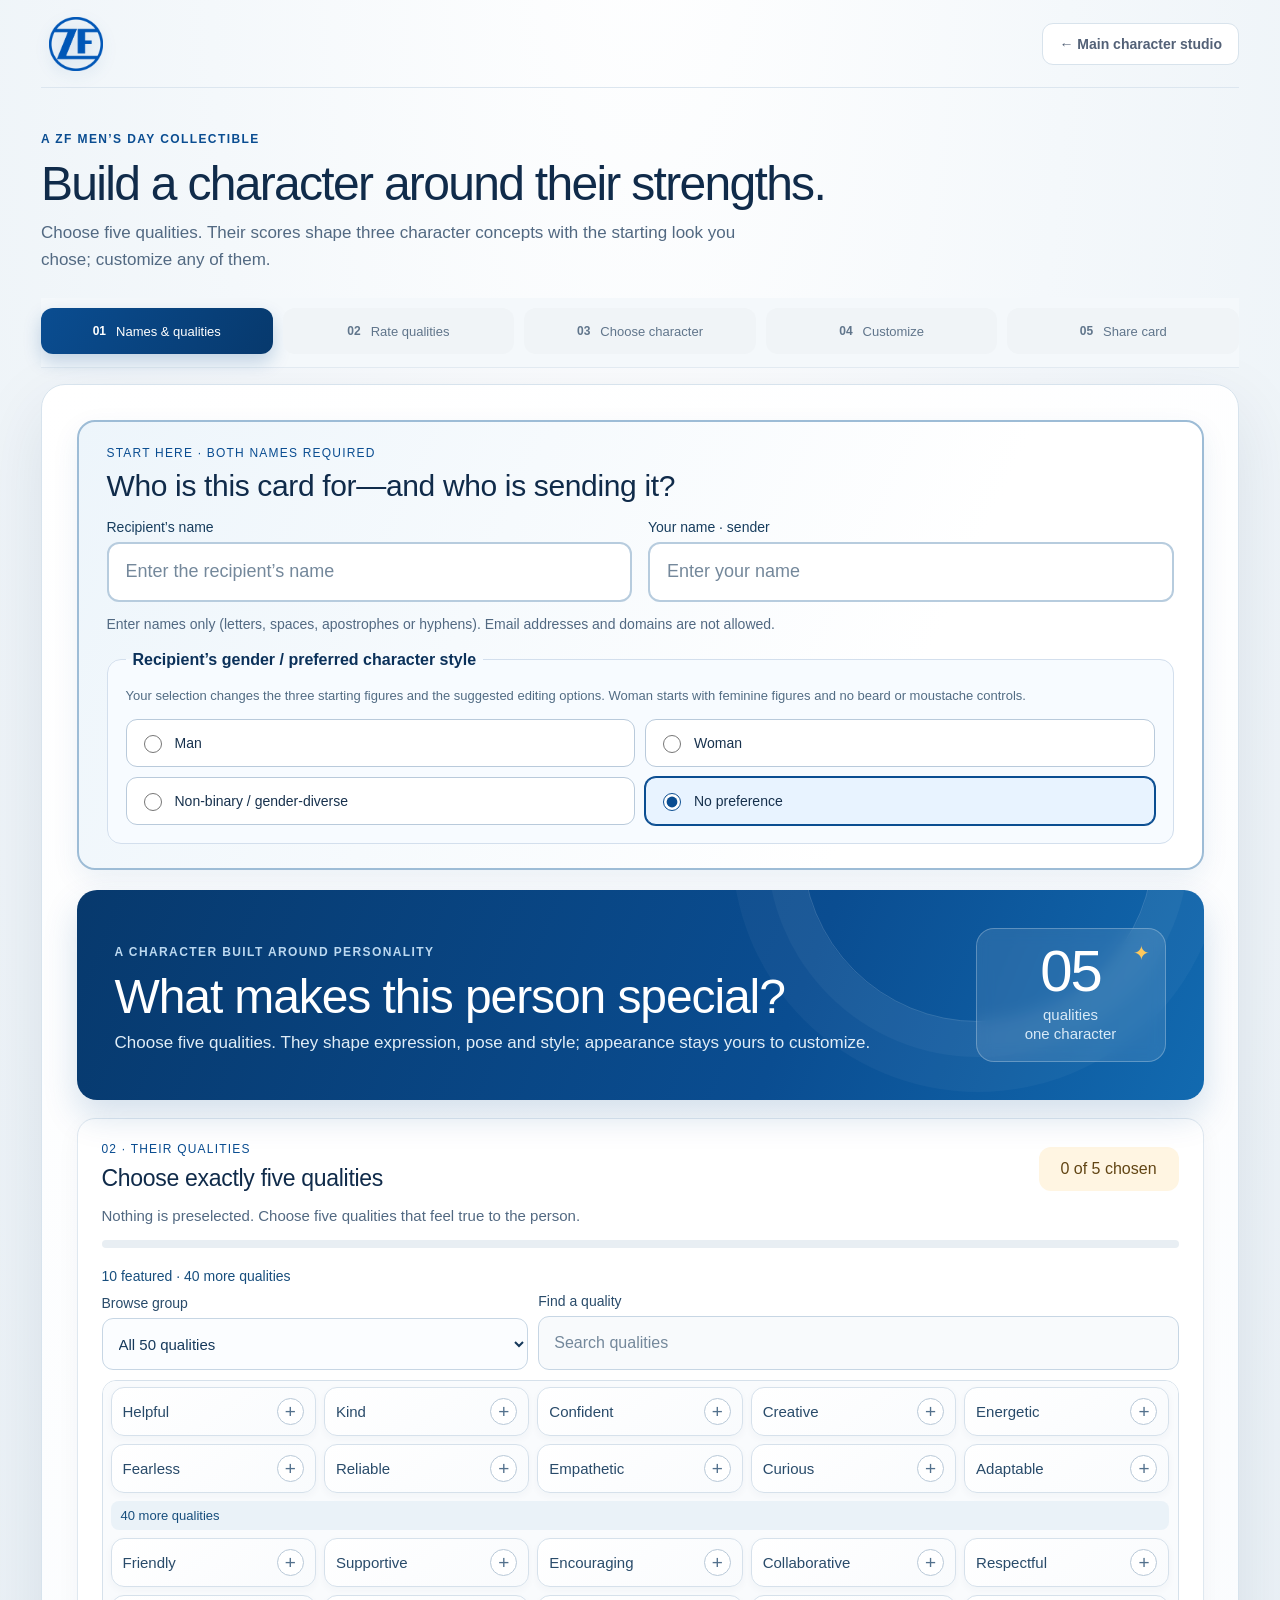
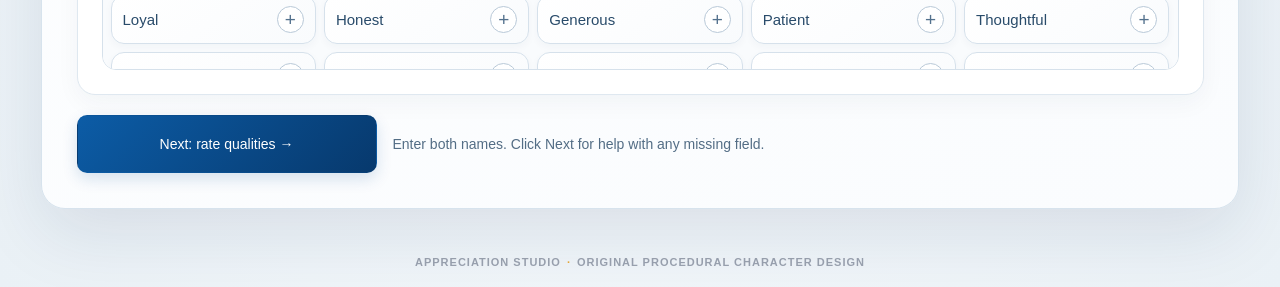
==== commit b9d0b801: "Add files via upload" ====
--- a/block-figure.html
+++ b/block-figure.html
@@ -84,7 +84,7 @@
           <p class="field-hint">Enter names only (letters, spaces, apostrophes or hyphens). Email addresses and domains are not allowed.</p>
           <fieldset id="recipient-character-selection" class="character-choice-fieldset">
             <legend>Recipient’s gender / preferred character style</legend>
-            <p class="character-choice-help">Choose a starting look for the character. Every hairstyle, body shape, and outfit can be changed later.</p>
+            <p class="character-choice-help">Your selection changes the three starting figures and the suggested editing options. Woman starts with feminine figures and no beard or moustache controls.</p>
             <div class="character-choice-options" role="radiogroup" aria-label="Character starting style">
               <label><input type="radio" name="recipient-character-style" value="man"><span>Man</span></label>
               <label><input type="radio" name="recipient-character-style" value="woman"><span>Woman</span></label>
@@ -149,13 +149,30 @@
           </div>
           <div class="art-direction-note"><span>REFERENCE STYLE</span><p>Block-toy proportions, bold brows, expressive mouths and mix-and-match styling follow the latest character references.</p></div>
         </div>
-        <div class="engine-row"><div class="engine-icon">▧</div><div><strong>Editable geometry</strong><span>Face, hair, beard, clothing, hands and accessories rebuild as separate parts.</span></div><button type="button" class="text-button" id="mesh-button">Export OBJ + MTL ↗</button></div>
+        <div class="engine-row"><div class="engine-icon">▧</div><div><strong>Editable geometry</strong><span>Face, hair, body shape, clothing, hands and accessories rebuild as separate parts.</span></div><button type="button" class="text-button" id="mesh-button">Export OBJ + MTL ↗</button></div>
         <button class="button primary full-button" id="continue-message" type="button">Review card & share →</button>
       </section>
 
       <aside class="panel control-panel" aria-label="Customize your character, right-side editing panel">
         <div id="customization-guide" class="customization-guide" hidden role="status"><strong>Try a few looks.</strong> Open a section below and change a hairstyle, outfit, pose or accessory. Your personality scores stay attached. You can undo or reset changes.</div>
-        <div class="panel-heading"><div><span class="eyebrow">YOUR CHARACTER STUDIO</span><h2>Customize your character</h2><p class="studio-inspector-intro">Change any detail. Your preview updates instantly.</p></div><span class="live-tag"><i></i> Live</span></div>
+        <div class="panel-heading"><div><span class="eyebrow">YOUR CHARACTER STUDIO</span><h2>Customize your character</h2><p class="studio-inspector-intro">Change any detail. Your preview updates instantly.</p><p id="studio-appearance-note" class="studio-appearance-note" role="status" aria-live="polite"></p></div><span class="live-tag"><i></i> Live</span></div>
+        <section id="woman-style-shortcuts" class="woman-style-shortcuts" hidden aria-label="Women's body and hairstyle shortcuts">
+          <div class="woman-shortcut-heading"><strong>Body shape &amp; hairstyle</strong><span>Choose a look — then fine-tune the contours below.</span></div>
+          <label class="field-label" for="woman-body-preset">Body shape</label>
+          <select id="woman-body-preset" aria-label="Women's body shape preset">
+            <option value="custom">Custom body shape</option>
+            <option value="petite">Petite silhouette</option>
+            <option value="balanced">Balanced silhouette</option>
+            <option value="hourglass">Defined waist / curved hips</option>
+            <option value="pear">Soft shoulder / fuller hips</option>
+            <option value="athletic">Athletic silhouette</option>
+            <option value="full">Fuller / soft contours</option>
+            <option value="tall">Tall silhouette</option>
+          </select>
+          <label class="field-label" for="woman-quick-hair">Hairstyle</label>
+          <select id="woman-quick-hair" aria-label="Women's hairstyle"></select>
+          <p class="woman-shortcut-note">All appearances are stylized block characters. You can independently edit shoulder, waist, hip and chest contours under Body &amp; Proportions.</p>
+        </section>
         <details class="control-section" data-exclusive-accordion><summary><span class="section-number">01</span><span>Identity</span><span class="chevron">⌄</span></summary>
           <label class="field-label" for="name">Character name</label><input id="name" class="text-input" data-key="name" maxlength="40" value="Brightforge">
           <label class="field-label" for="tagline">Personality tagline</label><input id="tagline" class="text-input" data-key="tagline" maxlength="130" value="Shows up. Sparks ideas. Brings everyone forward.">
@@ -163,6 +180,7 @@
         </details>
 
         <details class="control-section" data-exclusive-accordion><summary><span class="section-number">02</span><span>Face, hair & expression</span><span class="chevron">⌄</span></summary>
+          <label class="field-label" for="hairstyle">Hair style</label><select id="hairstyle" data-key="hairstyle"><option value="bald">Bald</option><option value="buzz">Buzz cut</option><option value="crop">Short crop</option><option value="quiff" selected>Swept quiff</option><option value="side-part">Side part</option><option value="fringe">Block fringe</option><option value="spiky">Spiky</option><option value="curls">Natural curls</option><option value="afro">Rounded curls</option><option value="locs">Locs</option><option value="long">Long hair</option><option value="fade">High fade</option><option value="mullet">Modern mullet · volume at back</option><option value="flowing">Flowing sides & front</option><option value="bun">Hair bun</option><option value="braid">Long braid</option><option value="ponytail">Ponytail</option><option value="layered">Layered shoulder-length hair</option><option value="pixie">Soft pixie cut</option><option value="bob">Classic bob</option><option value="wavy-bob">Wavy bob</option><option value="lob">Shoulder-length lob</option><option value="long-waves">Long wavy layers</option><option value="sleek-straight">Sleek straight hair</option><option value="high-ponytail">High ponytail</option><option value="twin-braids">Twin braids</option><option value="side-braid">Side braid</option><option value="half-up">Half-up, half-down</option><option value="messy-bun">Textured / messy bun</option><option value="curtain-bangs">Curtain bangs & long hair</option><option value="shoulder-curls">Shoulder-length curls</option><option value="crown-braid">Crown braid</option></select>
           <div class="field-pair"><div><label class="field-label" for="headShape">Face shape</label><select id="headShape" data-key="headShape"><option value="classic">Classic</option><option value="square">Square</option><option value="tall">Long oval</option><option value="wide">Wide</option><option value="round">Round</option><option value="oval">Oval</option><option value="heart">Heart</option><option value="diamond">Diamond</option></select></div><div><label class="field-label" for="jawline">Jawline</label><select id="jawline" data-key="jawline"><option value="soft">Soft</option><option value="defined" selected>Defined</option><option value="angular">Angular</option><option value="tapered">Tapered</option><option value="broad">Broad</option></select></div></div>
           <label class="field-label" for="expression">Expression</label><select id="expression" data-key="expression"><option value="smile">Warm smile</option><option value="grin">Big grin</option><option value="calm">Calm</option><option value="focused">Focused</option><option value="surprised">Surprised</option><option value="excited">Excited</option><option value="joyful">Joyful</option><option value="laughing">Laughing</option><option value="astonished">Astonished</option><option value="determined">Determined</option><option value="playful">Playful · one brow raised</option></select>
           <label class="field-label" for="mouthStyle">Mouth & smile shape</label><select id="mouthStyle" data-key="mouthStyle"><option value="auto">Match the expression</option><option value="closed">Closed mouth</option><option value="smile">Curved smile</option><option value="open">Open mouth</option><option value="grin">Toothy grin</option><option value="wide-grin">Wide grin</option><option value="laugh">Open laugh</option><option value="pursed">Pursed lips</option></select>
@@ -171,11 +189,10 @@
           <label class="field-label" for="smileIntensity">Smile intensity <output id="smileIntensity-label">65%</output></label><input id="smileIntensity" data-key="smileIntensity" type="range" min="0" max="100" value="65"><label class="toggle-row"><input id="teethVisible" data-key="teethVisible" type="checkbox" checked><span>Show teeth in open smiles</span></label>
           <p class="control-note" id="teeth-rule-hint" aria-live="polite">Teeth enabled: only open-smile choices are available.</p><label class="field-label" for="teethStyle">Teeth</label><select id="teethStyle" data-key="teethStyle"><option value="individual">Individual front teeth</option><option value="even">Even tooth band</option><option value="small">Subtle small teeth</option><option value="gap">Natural small gap</option></select>
           <label class="field-label" for="age">Age <output id="age-label">34</output></label><input id="age" data-key="age" type="range" min="18" max="80" value="34"><div class="range-scale"><span>18</span><span>80</span></div>
-          <label class="field-label" for="hairstyle">Hair style</label><select id="hairstyle" data-key="hairstyle"><option value="bald">Bald</option><option value="buzz">Buzz cut</option><option value="crop">Short crop</option><option value="quiff" selected>Swept quiff</option><option value="side-part">Side part</option><option value="fringe">Block fringe</option><option value="spiky">Spiky</option><option value="curls">Natural curls</option><option value="afro">Rounded curls</option><option value="locs">Locs</option><option value="long">Long sides</option><option value="fade">High fade</option><option value="mullet">Modern mullet · volume at back</option><option value="flowing">Flowing sides & front</option><option value="bun">Hair bun</option><option value="braid">Long braid</option><option value="ponytail">Ponytail</option><option value="layered">Layered hair</option></select>
           <div class="field-pair color-pair"><div><label class="field-label" for="hairColor">Hair colour</label><input id="hairColor" data-key="hairColor" type="color" value="#252A37"></div><div><label class="field-label" for="eyeColor">Eye colour</label><input id="eyeColor" data-key="eyeColor" type="color" value="#31566B"></div></div>
           <details class="optional-facial-hair" id="optional-facial-hair"><summary>Optional facial hair · beard &amp; moustache</summary>
           <div class="field-pair"><div><label class="field-label" for="beard">Beard style</label><select id="beard" data-key="beard"><option value="none">Clean shaven</option><option value="light-stubble">Light stubble</option><option value="stubble">Heavy stubble</option><option value="short" selected>Short beard</option><option value="full">Full beard</option><option value="goatee">Goatee</option><option value="anchor">Anchor beard</option><option value="soul-patch">Soul patch</option><option value="chinstrap">Chin strap</option><option value="sideburns">Sideburns</option></select></div><div><label class="field-label" for="moustache">Moustache</label><select id="moustache" data-key="moustache"><option value="none">None</option><option value="pencil">Pencil</option><option value="classic">Classic</option><option value="chevron">Chevron</option><option value="handlebar">Handlebar</option><option value="walrus">Walrus</option><option value="horseshoe">Horseshoe</option></select></div></div>
-          <p class="control-note">Facial hair is optional for any character. Styles are available regardless of the selected starting look.</p></details>
+          <p class="control-note">Facial hair is optional for applicable starting styles.</p></details>
           <label class="field-label">Skin tone</label><div class="skin-swatches" role="group" aria-label="Skin tone presets">
             <button type="button" class="skin-swatch" data-skin="#F2D2BA" style="--swatch:#F2D2BA" aria-label="Light skin tone"></button><button type="button" class="skin-swatch" data-skin="#E5B997" style="--swatch:#E5B997" aria-label="Warm light skin tone"></button><button type="button" class="skin-swatch" data-skin="#D69B75" style="--swatch:#D69B75" aria-label="Tan skin tone"></button><button type="button" class="skin-swatch active" data-skin="#B97855" style="--swatch:#B97855" aria-label="Medium brown skin tone"></button><button type="button" class="skin-swatch" data-skin="#905B43" style="--swatch:#905B43" aria-label="Deep brown skin tone"></button><button type="button" class="skin-swatch" data-skin="#603B2D" style="--swatch:#603B2D" aria-label="Very deep skin tone"></button>
           </div><label class="field-label" for="skin">Custom skin colour</label><input id="skin" data-key="skin" type="color" value="#B97855">
